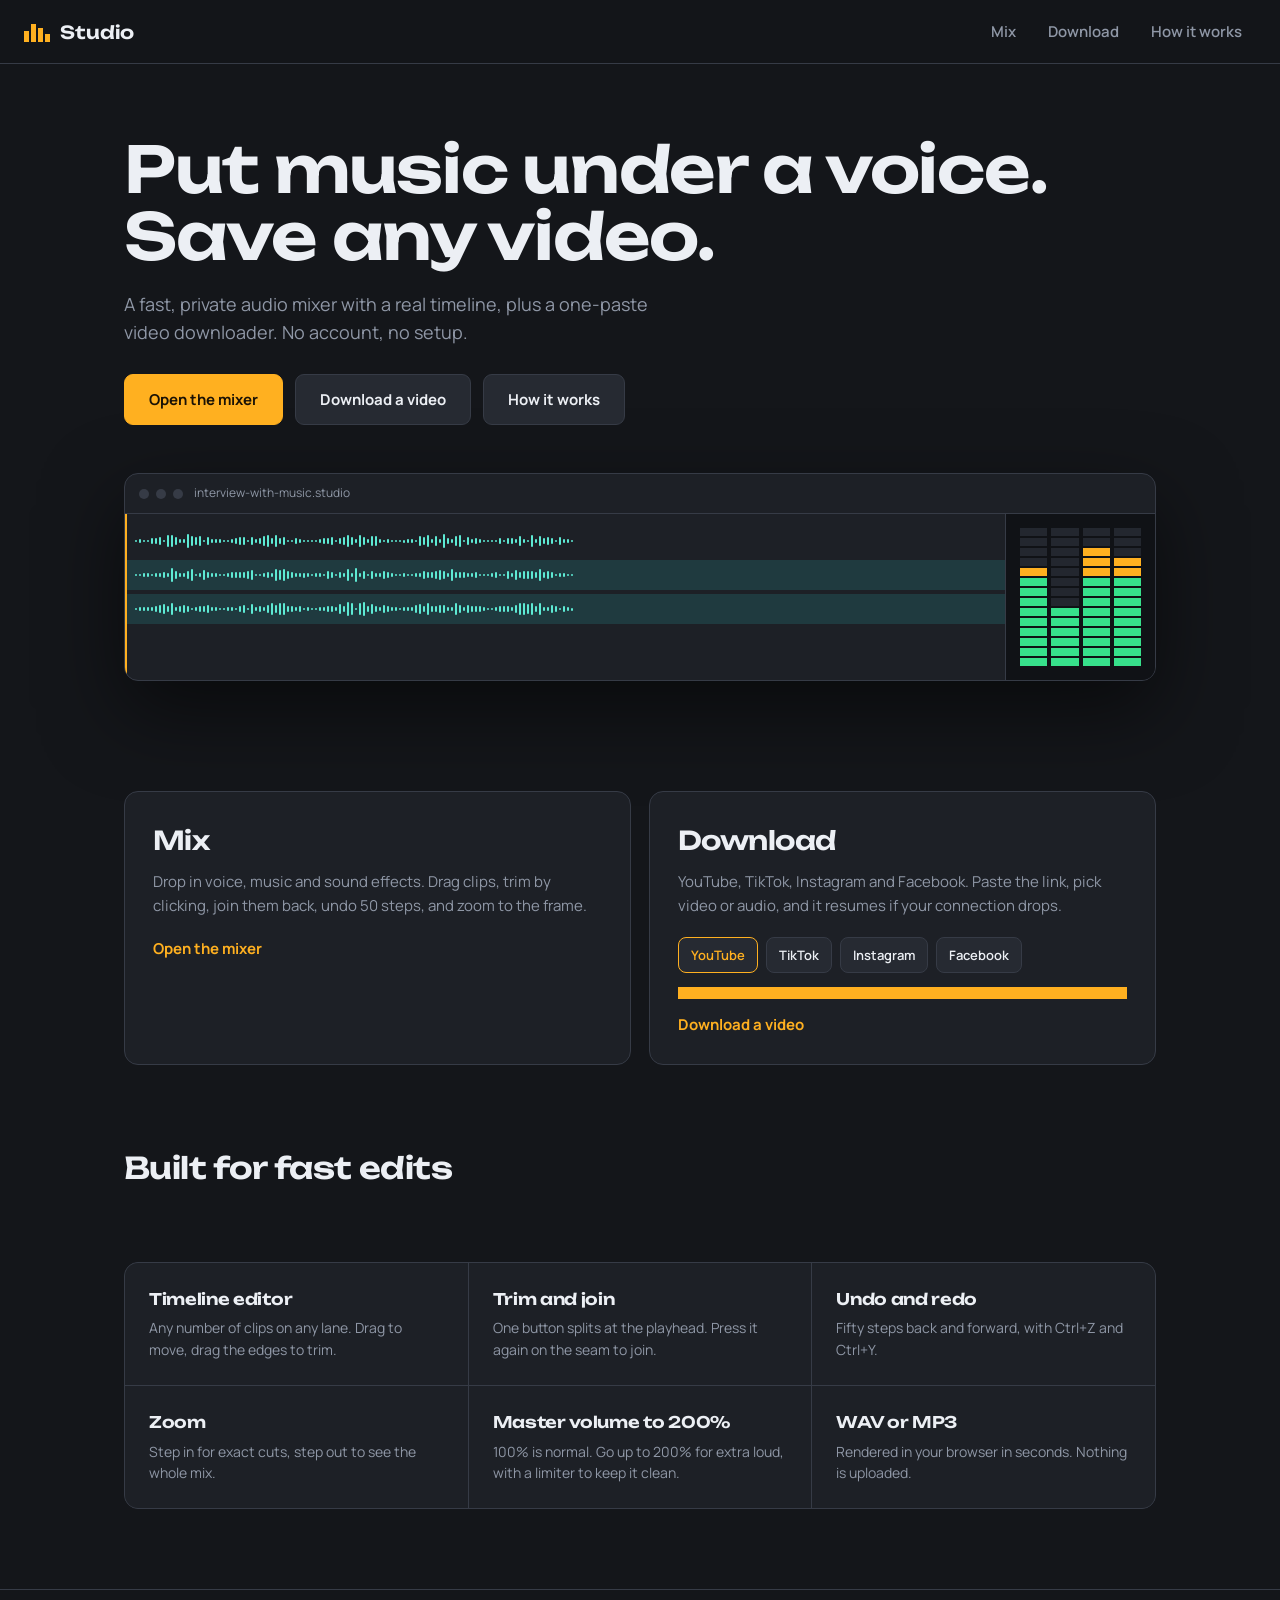
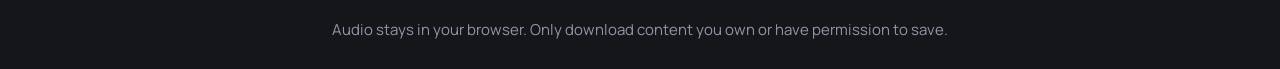
==== docs/index.html @ b12a2a71 "Initial publish — Studio mixer + static site for GitHub Pages" ====
<!doctype html><html lang="en"><head><meta charset="utf-8"><meta name="viewport" content="width=device-width,initial-scale=1"><title>Studio - mix audio, save video</title>
<meta name="base-path" content="">
<link href="https://fonts.googleapis.com/css2?family=Manrope:wght@400;600;700&family=Unbounded:wght@500;600&display=swap" rel="stylesheet"><link rel="stylesheet" href="style.css"></head><body>
<div id="top"></div><main class="wrap">
<section class="hero"><h1>Put music under a voice. Save any video.</h1><p>A fast, private audio mixer with a real timeline, plus a one-paste video downloader. No account, no setup.</p>
<div class="cta"><a class="btn amb" href="mix.html">Open the mixer</a><a class="btn" href="download.html">Download a video</a><a class="btn" href="how.html">How it works</a></div>
<div class="rack"><div class="bar"><b></b><b></b><b></b>&nbsp; interview-with-music.studio</div><div class="tl" id="tl"><div class="lane"></div><div class="lane c"></div><div class="lane c"></div><div class="ph"></div></div><div class="vu" id="vu"></div></div></section>
<section class="tiles"><a class="tile" href="mix.html"><h2>Mix</h2><p>Drop in voice, music and sound effects. Drag clips, trim by clicking, join them back, undo 50 steps, and zoom to the frame.</p><span class="go">Open the mixer</span></a>
<a class="tile" href="download.html"><h2>Download</h2><p>YouTube, TikTok, Instagram and Facebook. Paste the link, pick video or audio, and it resumes if your connection drops.</p><div class="chips"><span class="chip on">YouTube</span><span class="chip">TikTok</span><span class="chip">Instagram</span><span class="chip">Facebook</span></div><div class="prog"><div></div></div><span class="go">Download a video</span></a></section>
<h2 class="sec">Built for fast edits</h2>
<section class="feat"><div><h3>Timeline editor</h3><p>Any number of clips on any lane. Drag to move, drag the edges to trim.</p></div><div><h3>Trim and join</h3><p>One button splits at the playhead. Press it again on the seam to join.</p></div><div><h3>Undo and redo</h3><p>Fifty steps back and forward, with Ctrl+Z and Ctrl+Y.</p></div><div><h3>Zoom</h3><p>Step in for exact cuts, step out to see the whole mix.</p></div><div><h3>Master volume to 200%</h3><p>100% is normal. Go up to 200% for extra loud, with a limiter to keep it clean.</p></div><div><h3>WAV or MP3</h3><p>Rendered in your browser in seconds. Nothing is uploaded.</p></div></section>
</main><footer id="foot"></footer><script src="site.js"></script><script>
const vu=document.getElementById('vu');for(let c=0;c<4;c++){const d=document.createElement('div');for(let i=0;i<14;i++)d.append(document.createElement('u'));vu.append(d)}
setInterval(()=>vu.querySelectorAll('div').forEach(d=>{const n=3+Math.floor(Math.random()*11);[...d.children].forEach((u,i)=>u.className=i<n?(i>11?'r':i>8?'a':'g'):'')}),130);
document.querySelectorAll('.lane').forEach(l=>{for(let i=0;i<110;i++){const b=document.createElement('i');b.style.height=(2+Math.abs(Math.sin(i/7)*Math.random())*12)+'px';l.append(b)}});
</script></body></html>
---- docs/style.css ----
:root{--bg:#14161a;--p:#1d2026;--p2:#262a32;--ln:#363b46;--tx:#eceff4;--mu:#8f97a6;--amb:#ffb020;--red:#ff4d3d;--grn:#37e08b;--tl:#5eead4}
*{box-sizing:border-box}html{scroll-behavior:smooth}body{margin:0;background:var(--bg);color:var(--tx);font:15px/1.55 Manrope,system-ui,sans-serif}
h1,h2,h3{font-family:Unbounded,Manrope,sans-serif;margin:0;letter-spacing:-.02em;font-weight:600}a{color:inherit;text-decoration:none}
.top{position:sticky;top:0;z-index:9;display:flex;justify-content:space-between;align-items:center;gap:12px;flex-wrap:wrap;padding:12px 24px;background:#14161aee;backdrop-filter:blur(8px);border-bottom:1px solid var(--ln)}
.logo{display:flex;align-items:center;gap:10px;font:600 18px Unbounded,sans-serif}.top nav{display:flex;gap:4px}
.top nav a{padding:8px 14px;border-radius:8px;color:var(--mu);font-weight:600}.top nav a:hover{color:var(--tx);background:var(--p2)}.top nav a.on{color:var(--bg);background:var(--amb)}
.wrap{max-width:1080px;margin:0 auto;padding:0 24px}
.btn,button{font:700 14px Manrope,sans-serif;color:var(--tx);background:var(--p2);border:1px solid var(--ln);border-radius:9px;padding:9px 15px;cursor:pointer;transition:background .1s}
button:hover{background:#30353f}button:disabled{opacity:.35;cursor:not-allowed}.amb{background:var(--amb);color:#1a1205;border-color:var(--amb)}.amb:hover{background:#ffc04d}
.btn{display:inline-block}:focus-visible{outline:2px solid var(--tl);outline-offset:2px}
/* bars: real mixer-style fader — thin slits, tight gap, color bands */
.bars{display:flex;gap:1.5px;height:18px;cursor:ew-resize;touch-action:none;user-select:none;align-items:center}
.bars i{flex:1;height:100%;background:#252930;border-radius:1px;transition:background .04s}
.bars i.on{background:var(--amb)}
.bars i.on.hot{background:var(--red)}
footer{border-top:1px solid var(--ln);color:var(--mu);padding:28px 24px;text-align:center;margin-top:80px}
/* landing */
.hero{padding:72px 0 40px}.hero h1{font-size:clamp(34px,6vw,64px);line-height:1.05;max-width:16ch}.hero p{color:var(--mu);font-size:18px;max-width:52ch;margin:20px 0 28px}
.cta{display:flex;gap:12px;flex-wrap:wrap}.cta .btn{padding:14px 24px;font-size:15px}
.rack{margin-top:48px;display:grid;grid-template-columns:1fr 150px;gap:0;background:var(--p);border:1px solid var(--ln);border-radius:14px;overflow:hidden;box-shadow:0 30px 80px #0008}
.rack .bar{grid-column:1/3;display:flex;gap:7px;align-items:center;padding:10px 14px;border-bottom:1px solid var(--ln);color:var(--mu);font-size:12px}.bar b{width:10px;height:10px;border-radius:50%;background:var(--ln)}
.tl{position:relative;padding:8px 0;overflow:hidden}.lane{height:30px;margin:4px 0;display:flex;align-items:center;gap:2px;padding:0 10px}.lane.c{background:#1f3a3f}
.lane i{display:block;width:2px;background:var(--tl);flex:none;border-radius:1px}.ph{position:absolute;top:0;bottom:0;width:2px;background:var(--amb);animation:ph 9s linear infinite}@keyframes ph{from{left:0}to{left:100%}}
.vu{display:flex;gap:4px;padding:14px;border-left:1px solid var(--ln);align-items:flex-end;justify-content:center;background:#101216}.vu div{display:flex;flex-direction:column-reverse;gap:2px;flex:1;height:100%}
.vu u{height:8px;background:#23272f}.vu u.g{background:var(--grn)}.vu u.a{background:var(--amb)}.vu u.r{background:var(--red)}
.tiles{display:grid;grid-template-columns:1fr 1fr;gap:18px;margin-top:70px}@media(max-width:760px){.tiles,.feat{grid-template-columns:1fr!important}.rack{grid-template-columns:1fr}.vu{height:110px;border-left:0}}
.tile{display:block;background:var(--p);border:1px solid var(--ln);border-radius:14px;padding:28px;transition:border-color .15s,transform .15s}.tile:hover{border-color:var(--amb);transform:translateY(-3px)}
.tile h2{font-size:26px;margin-bottom:10px}.tile p{color:var(--mu);margin:0 0 20px}.tile .go{color:var(--amb);font-weight:700}
.prog{height:12px;background:#2e333d;margin:14px 0}.prog div{height:100%;background:var(--amb);animation:pg 6s steps(24) infinite}@keyframes pg{from{width:0}to{width:100%}}
.chips{display:flex;gap:8px;flex-wrap:wrap}.chip{padding:7px 12px;border:1px solid var(--ln);border-radius:8px;background:var(--p2);font-weight:600;font-size:13px;cursor:pointer;color:var(--tx)}.chip.on{border-color:var(--amb);color:var(--amb)}
.feat{display:grid;grid-template-columns:repeat(3,1fr);gap:1px;background:var(--ln);border:1px solid var(--ln);border-radius:14px;overflow:hidden;margin-top:70px}.feat div{background:var(--p);padding:24px}.feat h3{font-size:16px;margin-bottom:6px}.feat p{margin:0;color:var(--mu);font-size:14px}
h2.sec{font-size:30px;margin:80px 0 0}
/* mixer */
.studio{padding:18px 20px}.tools,.trans{display:flex;gap:10px;flex-wrap:wrap;align-items:center;margin-bottom:12px}.grp{display:flex;gap:6px;padding-right:10px;border-right:1px solid var(--ln)}.grp:last-child{border:0}
#zb{width:120px}#tc{font:600 20px Unbounded,monospace;min-width:130px}.master{margin-left:auto;display:flex;align-items:center;gap:10px}#mb{width:300px;height:22px}#ml{min-width:96px;font-weight:700}
#wrap{position:relative;overflow-x:auto;background:var(--bg);border:1px solid var(--ln);border-radius:12px}#cv{position:sticky;left:0;display:block}#sp{position:absolute;top:0;left:0;height:1px}
.opts{display:grid;grid-template-columns:repeat(3,1fr);gap:14px;margin-top:14px}@media(max-width:860px){.opts{grid-template-columns:1fr}#mb{width:160px}.master{margin-left:0}}
.opts>div{background:var(--p);border:1px solid var(--ln);border-radius:12px;padding:16px}.opts h3{font-size:14px;margin-bottom:10px}.opts label{display:flex;gap:8px;align-items:center;margin:8px 0}.opts small{color:var(--mu);display:block;margin-top:8px}
.opts .bars{width:100%;height:22px}
#toast{position:fixed;bottom:20px;left:50%;transform:translateX(-50%);background:var(--p2);border:1px solid var(--amb);padding:10px 18px;border-radius:9px;display:none;z-index:20}
.clip-menu{position:fixed;z-index:30;min-width:176px;padding:5px;background:var(--p);border:1px solid var(--ln);border-radius:9px;box-shadow:0 12px 32px #0009}
.clip-menu[hidden]{display:none}.clip-menu button{display:block;width:100%;padding:9px 10px;text-align:left;background:transparent;border:0;border-radius:6px;font:600 13px Manrope,sans-serif}
.clip-menu button:hover{background:var(--p2)}.clip-menu [data-action="delete"]{margin-top:4px;border-top:1px solid var(--ln);border-radius:0;color:#ff8f8f}
/* download / how */
.card{background:var(--p);border:1px solid var(--ln);border-radius:14px;padding:24px}.url{width:100%;padding:15px;border-radius:9px;border:1px solid var(--ln);background:var(--bg);color:var(--tx);font:inherit;margin-top:14px}
.pv{display:flex;gap:16px;margin-top:18px;align-items:center}.pv img{width:160px;aspect-ratio:16/9;object-fit:cover;background:var(--bg);border-radius:8px}.msg{color:var(--mu);margin-top:12px;min-height:22px}.err{color:#ff8f8f}
.row{display:flex;gap:10px;flex-wrap:wrap;align-items:center;margin-top:16px}.pbar{height:12px;background:#2e333d;margin-top:16px}.pbar div{height:100%;width:0;background:var(--amb)}
.steps{display:grid;gap:12px;counter-reset:s;margin-top:20px}.steps .card{padding-left:70px;position:relative}.steps .card::before{counter-increment:s;content:counter(s);position:absolute;left:20px;top:22px;width:34px;height:34px;display:grid;place-items:center;background:var(--amb);color:#1a1205;font:600 16px Unbounded}.steps h3{font-size:17px;margin-bottom:4px}.steps p{margin:0;color:var(--mu)}
.page h1{font-size:clamp(28px,4vw,42px);margin:48px 0 10px}.page .lead{color:var(--mu);max-width:56ch}
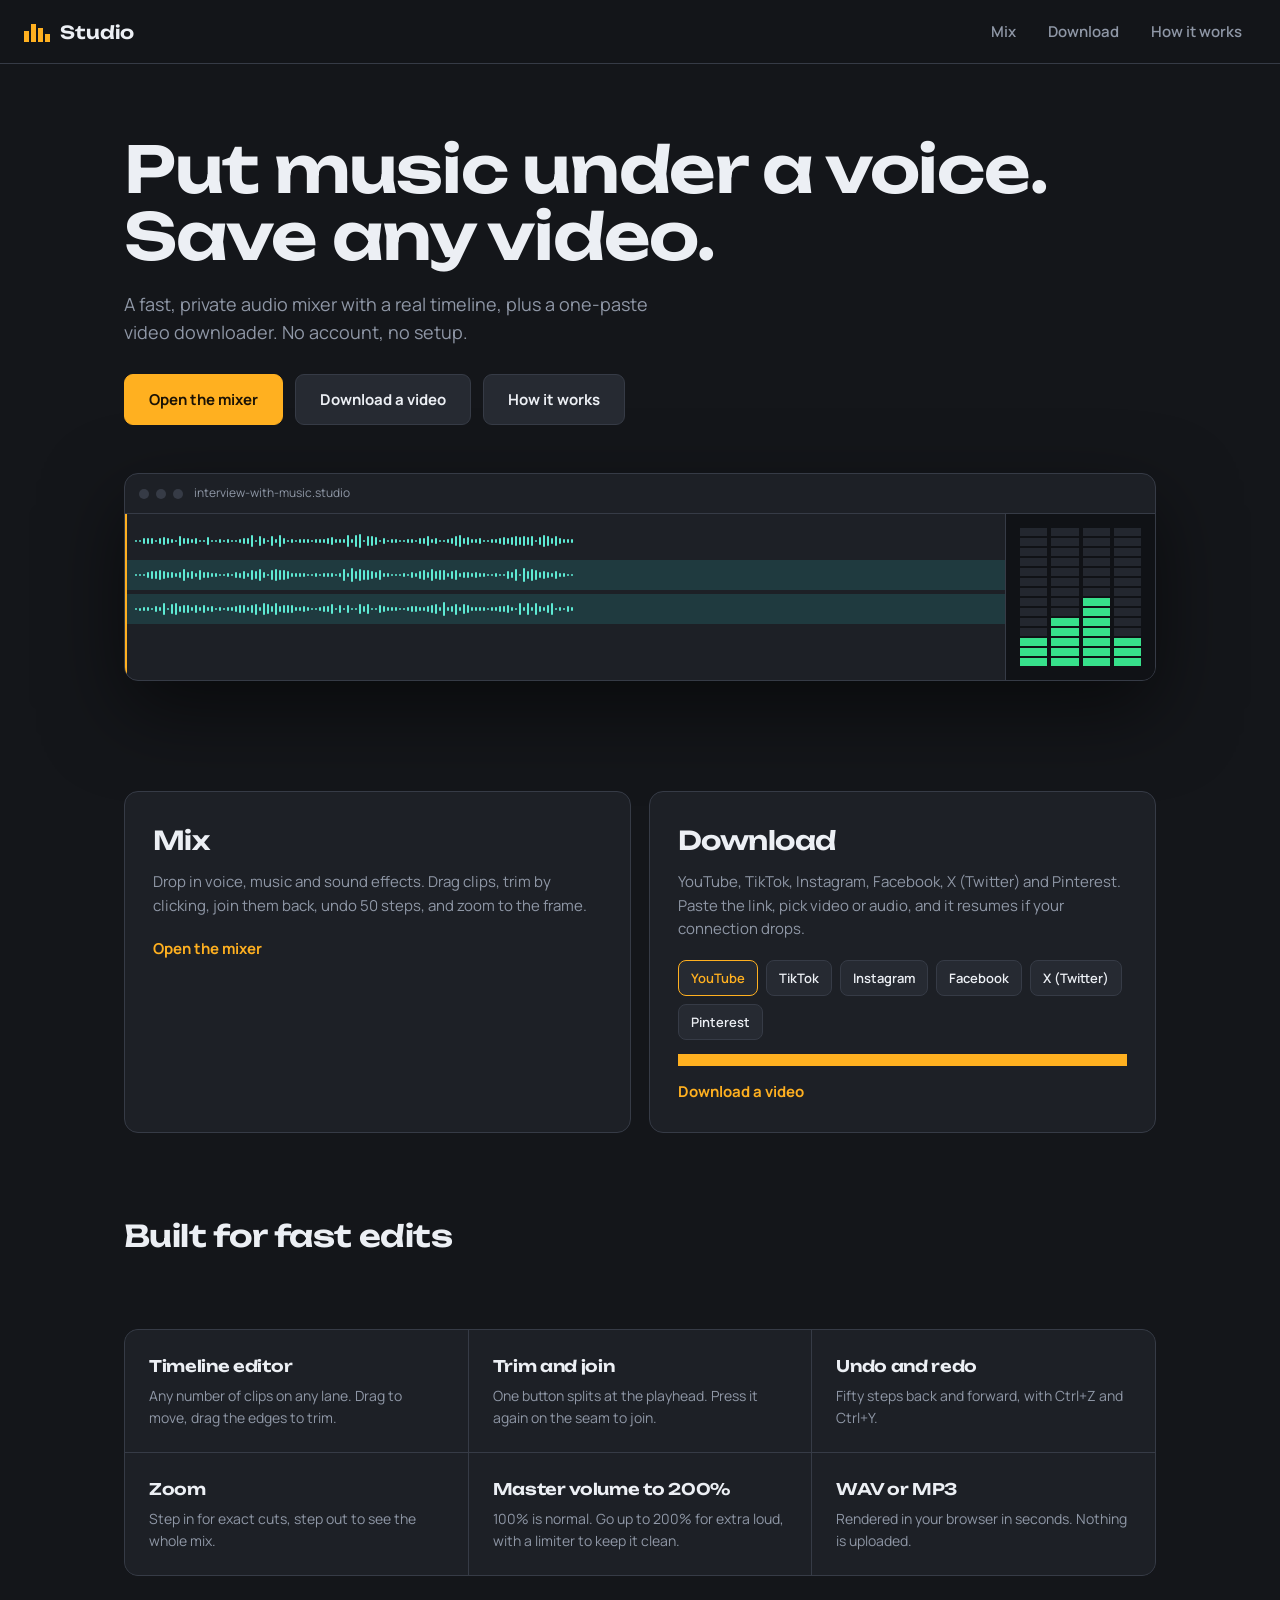
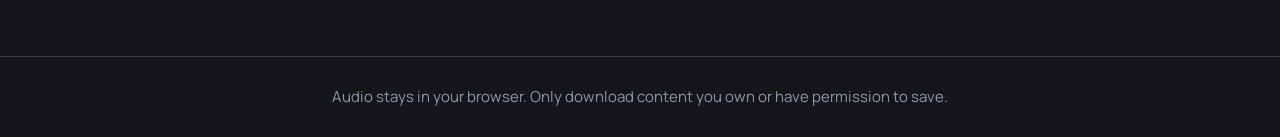
==== commit 9731f3c4: "I Made the project easly readable, and I added x.com and pinterest and etc.." ====
--- a/docs/index.html
+++ b/docs/index.html
@@ -1,16 +1,125 @@
-<!doctype html><html lang="en"><head><meta charset="utf-8"><meta name="viewport" content="width=device-width,initial-scale=1"><title>Studio - mix audio, save video</title>
-<meta name="base-path" content="">
-<link href="https://fonts.googleapis.com/css2?family=Manrope:wght@400;600;700&family=Unbounded:wght@500;600&display=swap" rel="stylesheet"><link rel="stylesheet" href="style.css"></head><body>
-<div id="top"></div><main class="wrap">
-<section class="hero"><h1>Put music under a voice. Save any video.</h1><p>A fast, private audio mixer with a real timeline, plus a one-paste video downloader. No account, no setup.</p>
-<div class="cta"><a class="btn amb" href="mix.html">Open the mixer</a><a class="btn" href="download.html">Download a video</a><a class="btn" href="how.html">How it works</a></div>
-<div class="rack"><div class="bar"><b></b><b></b><b></b>&nbsp; interview-with-music.studio</div><div class="tl" id="tl"><div class="lane"></div><div class="lane c"></div><div class="lane c"></div><div class="ph"></div></div><div class="vu" id="vu"></div></div></section>
-<section class="tiles"><a class="tile" href="mix.html"><h2>Mix</h2><p>Drop in voice, music and sound effects. Drag clips, trim by clicking, join them back, undo 50 steps, and zoom to the frame.</p><span class="go">Open the mixer</span></a>
-<a class="tile" href="download.html"><h2>Download</h2><p>YouTube, TikTok, Instagram and Facebook. Paste the link, pick video or audio, and it resumes if your connection drops.</p><div class="chips"><span class="chip on">YouTube</span><span class="chip">TikTok</span><span class="chip">Instagram</span><span class="chip">Facebook</span></div><div class="prog"><div></div></div><span class="go">Download a video</span></a></section>
-<h2 class="sec">Built for fast edits</h2>
-<section class="feat"><div><h3>Timeline editor</h3><p>Any number of clips on any lane. Drag to move, drag the edges to trim.</p></div><div><h3>Trim and join</h3><p>One button splits at the playhead. Press it again on the seam to join.</p></div><div><h3>Undo and redo</h3><p>Fifty steps back and forward, with Ctrl+Z and Ctrl+Y.</p></div><div><h3>Zoom</h3><p>Step in for exact cuts, step out to see the whole mix.</p></div><div><h3>Master volume to 200%</h3><p>100% is normal. Go up to 200% for extra loud, with a limiter to keep it clean.</p></div><div><h3>WAV or MP3</h3><p>Rendered in your browser in seconds. Nothing is uploaded.</p></div></section>
-</main><footer id="foot"></footer><script src="site.js"></script><script>
-const vu=document.getElementById('vu');for(let c=0;c<4;c++){const d=document.createElement('div');for(let i=0;i<14;i++)d.append(document.createElement('u'));vu.append(d)}
-setInterval(()=>vu.querySelectorAll('div').forEach(d=>{const n=3+Math.floor(Math.random()*11);[...d.children].forEach((u,i)=>u.className=i<n?(i>11?'r':i>8?'a':'g'):'')}),130);
-document.querySelectorAll('.lane').forEach(l=>{for(let i=0;i<110;i++){const b=document.createElement('i');b.style.height=(2+Math.abs(Math.sin(i/7)*Math.random())*12)+'px';l.append(b)}});
-</script></body></html>
+<!doctype html>
+<html lang="en">
+<head>
+  <meta charset="utf-8">
+  <meta name="viewport" content="width=device-width, initial-scale=1">
+  <title>Studio - mix audio, save video</title>
+
+  <!-- Used by site.js to build correct links on GitHub Pages -->
+  <meta name="base-path" content="">
+
+  <link href="https://fonts.googleapis.com/css2?family=Manrope:wght@400;600;700&family=Unbounded:wght@500;600&display=swap" rel="stylesheet">
+  <link rel="stylesheet" href="style.css">
+</head>
+<body>
+
+<!-- site.js replaces this div with the real nav header -->
+<div id="top"></div>
+
+<main class="wrap">
+
+  <!-- ── Hero section ─────────────────────────────────────────── -->
+  <section class="hero">
+    <h1>Put music under a voice. Save any video.</h1>
+    <p>A fast, private audio mixer with a real timeline, plus a one-paste video downloader. No account, no setup.</p>
+
+    <div class="cta">
+      <a class="btn amb" href="mix.html">Open the mixer</a>
+      <a class="btn"     href="download.html">Download a video</a>
+      <a class="btn"     href="how.html">How it works</a>
+    </div>
+
+    <!-- Animated mixer rack (pure CSS / JS decoration) -->
+    <div class="rack">
+      <div class="bar">
+        <b></b><b></b><b></b>&nbsp; interview-with-music.studio
+      </div>
+      <!-- Waveform lanes — bars injected by the inline script below -->
+      <div class="tl" id="tl">
+        <div class="lane"></div>
+        <div class="lane c"></div>
+        <div class="lane c"></div>
+        <div class="ph"></div>
+      </div>
+      <!-- VU meter — segments injected by the inline script below -->
+      <div class="vu" id="vu"></div>
+    </div>
+  </section>
+
+  <!-- ── Feature tiles ─────────────────────────────────────────── -->
+  <section class="tiles">
+
+    <a class="tile" href="mix.html">
+      <h2>Mix</h2>
+      <p>Drop in voice, music and sound effects. Drag clips, trim by clicking, join them back, undo 50 steps, and zoom to the frame.</p>
+      <span class="go">Open the mixer</span>
+    </a>
+
+    <a class="tile" href="download.html">
+      <h2>Download</h2>
+      <p>YouTube, TikTok, Instagram, Facebook, X (Twitter) and Pinterest. Paste the link, pick video or audio, and it resumes if your connection drops.</p>
+      <div class="chips">
+        <span class="chip on">YouTube</span>
+        <span class="chip">TikTok</span>
+        <span class="chip">Instagram</span>
+        <span class="chip">Facebook</span>
+        <span class="chip">X (Twitter)</span>
+        <span class="chip">Pinterest</span>
+      </div>
+      <div class="prog"><div></div></div>
+      <span class="go">Download a video</span>
+    </a>
+
+  </section>
+
+  <!-- ── Feature grid ──────────────────────────────────────────── -->
+  <h2 class="sec">Built for fast edits</h2>
+  <section class="feat">
+    <div><h3>Timeline editor</h3>   <p>Any number of clips on any lane. Drag to move, drag the edges to trim.</p></div>
+    <div><h3>Trim and join</h3>     <p>One button splits at the playhead. Press it again on the seam to join.</p></div>
+    <div><h3>Undo and redo</h3>     <p>Fifty steps back and forward, with Ctrl+Z and Ctrl+Y.</p></div>
+    <div><h3>Zoom</h3>              <p>Step in for exact cuts, step out to see the whole mix.</p></div>
+    <div><h3>Master volume to 200%</h3><p>100% is normal. Go up to 200% for extra loud, with a limiter to keep it clean.</p></div>
+    <div><h3>WAV or MP3</h3>        <p>Rendered in your browser in seconds. Nothing is uploaded.</p></div>
+  </section>
+
+</main>
+
+<footer id="foot"></footer>
+
+<script src="site.js"></script>
+<script>
+  // ── VU meter decoration ──────────────────────────────────────
+  // Build 4 columns of 14 LED segments each, then randomly animate them.
+  const vu = document.getElementById('vu');
+  for (let col = 0; col < 4; col++) {
+    const column = document.createElement('div');
+    for (let seg = 0; seg < 14; seg++) column.append(document.createElement('u'));
+    vu.append(column);
+  }
+
+  setInterval(() => {
+    vu.querySelectorAll('div').forEach(col => {
+      const filled = 3 + Math.floor(Math.random() * 11);
+      [...col.children].forEach((seg, i) => {
+        // Colour: green (g) → amber (a) → red (r) from bottom to top
+        seg.className = i < filled
+          ? (i > 11 ? 'r' : i > 8 ? 'a' : 'g')
+          : '';
+      });
+    });
+  }, 130);
+
+  // ── Waveform lane decoration ─────────────────────────────────
+  // Fill each lane with thin bars of varying heights to mimic a waveform.
+  document.querySelectorAll('.lane').forEach(lane => {
+    for (let i = 0; i < 110; i++) {
+      const bar = document.createElement('i');
+      bar.style.height = (2 + Math.abs(Math.sin(i / 7) * Math.random()) * 12) + 'px';
+      lane.append(bar);
+    }
+  });
+</script>
+
+</body>
+</html>
--- a/docs/style.css
+++ b/docs/style.css
@@ -1,49 +1,539 @@
-:root{--bg:#14161a;--p:#1d2026;--p2:#262a32;--ln:#363b46;--tx:#eceff4;--mu:#8f97a6;--amb:#ffb020;--red:#ff4d3d;--grn:#37e08b;--tl:#5eead4}
-*{box-sizing:border-box}html{scroll-behavior:smooth}body{margin:0;background:var(--bg);color:var(--tx);font:15px/1.55 Manrope,system-ui,sans-serif}
-h1,h2,h3{font-family:Unbounded,Manrope,sans-serif;margin:0;letter-spacing:-.02em;font-weight:600}a{color:inherit;text-decoration:none}
-.top{position:sticky;top:0;z-index:9;display:flex;justify-content:space-between;align-items:center;gap:12px;flex-wrap:wrap;padding:12px 24px;background:#14161aee;backdrop-filter:blur(8px);border-bottom:1px solid var(--ln)}
-.logo{display:flex;align-items:center;gap:10px;font:600 18px Unbounded,sans-serif}.top nav{display:flex;gap:4px}
-.top nav a{padding:8px 14px;border-radius:8px;color:var(--mu);font-weight:600}.top nav a:hover{color:var(--tx);background:var(--p2)}.top nav a.on{color:var(--bg);background:var(--amb)}
-.wrap{max-width:1080px;margin:0 auto;padding:0 24px}
-.btn,button{font:700 14px Manrope,sans-serif;color:var(--tx);background:var(--p2);border:1px solid var(--ln);border-radius:9px;padding:9px 15px;cursor:pointer;transition:background .1s}
-button:hover{background:#30353f}button:disabled{opacity:.35;cursor:not-allowed}.amb{background:var(--amb);color:#1a1205;border-color:var(--amb)}.amb:hover{background:#ffc04d}
-.btn{display:inline-block}:focus-visible{outline:2px solid var(--tl);outline-offset:2px}
-/* bars: real mixer-style fader — thin slits, tight gap, color bands */
-.bars{display:flex;gap:1.5px;height:18px;cursor:ew-resize;touch-action:none;user-select:none;align-items:center}
-.bars i{flex:1;height:100%;background:#252930;border-radius:1px;transition:background .04s}
-.bars i.on{background:var(--amb)}
-.bars i.on.hot{background:var(--red)}
-footer{border-top:1px solid var(--ln);color:var(--mu);padding:28px 24px;text-align:center;margin-top:80px}
-/* landing */
-.hero{padding:72px 0 40px}.hero h1{font-size:clamp(34px,6vw,64px);line-height:1.05;max-width:16ch}.hero p{color:var(--mu);font-size:18px;max-width:52ch;margin:20px 0 28px}
-.cta{display:flex;gap:12px;flex-wrap:wrap}.cta .btn{padding:14px 24px;font-size:15px}
-.rack{margin-top:48px;display:grid;grid-template-columns:1fr 150px;gap:0;background:var(--p);border:1px solid var(--ln);border-radius:14px;overflow:hidden;box-shadow:0 30px 80px #0008}
-.rack .bar{grid-column:1/3;display:flex;gap:7px;align-items:center;padding:10px 14px;border-bottom:1px solid var(--ln);color:var(--mu);font-size:12px}.bar b{width:10px;height:10px;border-radius:50%;background:var(--ln)}
-.tl{position:relative;padding:8px 0;overflow:hidden}.lane{height:30px;margin:4px 0;display:flex;align-items:center;gap:2px;padding:0 10px}.lane.c{background:#1f3a3f}
-.lane i{display:block;width:2px;background:var(--tl);flex:none;border-radius:1px}.ph{position:absolute;top:0;bottom:0;width:2px;background:var(--amb);animation:ph 9s linear infinite}@keyframes ph{from{left:0}to{left:100%}}
-.vu{display:flex;gap:4px;padding:14px;border-left:1px solid var(--ln);align-items:flex-end;justify-content:center;background:#101216}.vu div{display:flex;flex-direction:column-reverse;gap:2px;flex:1;height:100%}
-.vu u{height:8px;background:#23272f}.vu u.g{background:var(--grn)}.vu u.a{background:var(--amb)}.vu u.r{background:var(--red)}
-.tiles{display:grid;grid-template-columns:1fr 1fr;gap:18px;margin-top:70px}@media(max-width:760px){.tiles,.feat{grid-template-columns:1fr!important}.rack{grid-template-columns:1fr}.vu{height:110px;border-left:0}}
-.tile{display:block;background:var(--p);border:1px solid var(--ln);border-radius:14px;padding:28px;transition:border-color .15s,transform .15s}.tile:hover{border-color:var(--amb);transform:translateY(-3px)}
-.tile h2{font-size:26px;margin-bottom:10px}.tile p{color:var(--mu);margin:0 0 20px}.tile .go{color:var(--amb);font-weight:700}
-.prog{height:12px;background:#2e333d;margin:14px 0}.prog div{height:100%;background:var(--amb);animation:pg 6s steps(24) infinite}@keyframes pg{from{width:0}to{width:100%}}
-.chips{display:flex;gap:8px;flex-wrap:wrap}.chip{padding:7px 12px;border:1px solid var(--ln);border-radius:8px;background:var(--p2);font-weight:600;font-size:13px;cursor:pointer;color:var(--tx)}.chip.on{border-color:var(--amb);color:var(--amb)}
-.feat{display:grid;grid-template-columns:repeat(3,1fr);gap:1px;background:var(--ln);border:1px solid var(--ln);border-radius:14px;overflow:hidden;margin-top:70px}.feat div{background:var(--p);padding:24px}.feat h3{font-size:16px;margin-bottom:6px}.feat p{margin:0;color:var(--mu);font-size:14px}
-h2.sec{font-size:30px;margin:80px 0 0}
-/* mixer */
-.studio{padding:18px 20px}.tools,.trans{display:flex;gap:10px;flex-wrap:wrap;align-items:center;margin-bottom:12px}.grp{display:flex;gap:6px;padding-right:10px;border-right:1px solid var(--ln)}.grp:last-child{border:0}
-#zb{width:120px}#tc{font:600 20px Unbounded,monospace;min-width:130px}.master{margin-left:auto;display:flex;align-items:center;gap:10px}#mb{width:300px;height:22px}#ml{min-width:96px;font-weight:700}
-#wrap{position:relative;overflow-x:auto;background:var(--bg);border:1px solid var(--ln);border-radius:12px}#cv{position:sticky;left:0;display:block}#sp{position:absolute;top:0;left:0;height:1px}
-.opts{display:grid;grid-template-columns:repeat(3,1fr);gap:14px;margin-top:14px}@media(max-width:860px){.opts{grid-template-columns:1fr}#mb{width:160px}.master{margin-left:0}}
-.opts>div{background:var(--p);border:1px solid var(--ln);border-radius:12px;padding:16px}.opts h3{font-size:14px;margin-bottom:10px}.opts label{display:flex;gap:8px;align-items:center;margin:8px 0}.opts small{color:var(--mu);display:block;margin-top:8px}
-.opts .bars{width:100%;height:22px}
-#toast{position:fixed;bottom:20px;left:50%;transform:translateX(-50%);background:var(--p2);border:1px solid var(--amb);padding:10px 18px;border-radius:9px;display:none;z-index:20}
-.clip-menu{position:fixed;z-index:30;min-width:176px;padding:5px;background:var(--p);border:1px solid var(--ln);border-radius:9px;box-shadow:0 12px 32px #0009}
-.clip-menu[hidden]{display:none}.clip-menu button{display:block;width:100%;padding:9px 10px;text-align:left;background:transparent;border:0;border-radius:6px;font:600 13px Manrope,sans-serif}
-.clip-menu button:hover{background:var(--p2)}.clip-menu [data-action="delete"]{margin-top:4px;border-top:1px solid var(--ln);border-radius:0;color:#ff8f8f}
-/* download / how */
-.card{background:var(--p);border:1px solid var(--ln);border-radius:14px;padding:24px}.url{width:100%;padding:15px;border-radius:9px;border:1px solid var(--ln);background:var(--bg);color:var(--tx);font:inherit;margin-top:14px}
-.pv{display:flex;gap:16px;margin-top:18px;align-items:center}.pv img{width:160px;aspect-ratio:16/9;object-fit:cover;background:var(--bg);border-radius:8px}.msg{color:var(--mu);margin-top:12px;min-height:22px}.err{color:#ff8f8f}
-.row{display:flex;gap:10px;flex-wrap:wrap;align-items:center;margin-top:16px}.pbar{height:12px;background:#2e333d;margin-top:16px}.pbar div{height:100%;width:0;background:var(--amb)}
-.steps{display:grid;gap:12px;counter-reset:s;margin-top:20px}.steps .card{padding-left:70px;position:relative}.steps .card::before{counter-increment:s;content:counter(s);position:absolute;left:20px;top:22px;width:34px;height:34px;display:grid;place-items:center;background:var(--amb);color:#1a1205;font:600 16px Unbounded}.steps h3{font-size:17px;margin-bottom:4px}.steps p{margin:0;color:var(--mu)}
-.page h1{font-size:clamp(28px,4vw,42px);margin:48px 0 10px}.page .lead{color:var(--mu);max-width:56ch}
+/* ============================================================
+   Studio — global styles
+   Colour palette is defined as CSS custom properties so any
+   contributor can retheme the app by changing this one block.
+   ============================================================ */
+
+:root {
+  --bg:  #14161a;   /* page background */
+  --p:   #1d2026;   /* card / panel background */
+  --p2:  #262a32;   /* slightly lighter panel (buttons, inputs) */
+  --ln:  #363b46;   /* border / divider colour */
+  --tx:  #eceff4;   /* primary text */
+  --mu:  #8f97a6;   /* muted / secondary text */
+  --amb: #ffb020;   /* accent — amber */
+  --red: #ff4d3d;   /* error / danger */
+  --grn: #37e08b;   /* VU green */
+  --tl:  #5eead4;   /* teal highlight */
+}
+
+/* ── Reset ─────────────────────────────────────────────────── */
+* { box-sizing: border-box; }
+html { scroll-behavior: smooth; }
+body {
+  margin: 0;
+  background: var(--bg);
+  color: var(--tx);
+  font: 15px / 1.55 Manrope, system-ui, sans-serif;
+}
+
+h1, h2, h3 {
+  font-family: Unbounded, Manrope, sans-serif;
+  margin: 0;
+  letter-spacing: -0.02em;
+  font-weight: 600;
+}
+
+a { color: inherit; text-decoration: none; }
+
+/* ── Top navigation bar ─────────────────────────────────────── */
+.top {
+  position: sticky;
+  top: 0;
+  z-index: 9;
+  display: flex;
+  justify-content: space-between;
+  align-items: center;
+  gap: 12px;
+  flex-wrap: wrap;
+  padding: 12px 24px;
+  background: #14161aee;
+  backdrop-filter: blur(8px);
+  border-bottom: 1px solid var(--ln);
+}
+
+.logo {
+  display: flex;
+  align-items: center;
+  gap: 10px;
+  font: 600 18px Unbounded, sans-serif;
+}
+
+.top nav { display: flex; gap: 4px; }
+
+.top nav a {
+  padding: 8px 14px;
+  border-radius: 8px;
+  color: var(--mu);
+  font-weight: 600;
+}
+
+.top nav a:hover { color: var(--tx); background: var(--p2); }
+.top nav a.on    { color: var(--bg); background: var(--amb); }
+
+/* ── Centred page wrapper ───────────────────────────────────── */
+.wrap {
+  max-width: 1080px;
+  margin: 0 auto;
+  padding: 0 24px;
+}
+
+/* ── Buttons ────────────────────────────────────────────────── */
+.btn,
+button {
+  font: 700 14px Manrope, sans-serif;
+  color: var(--tx);
+  background: var(--p2);
+  border: 1px solid var(--ln);
+  border-radius: 9px;
+  padding: 9px 15px;
+  cursor: pointer;
+  transition: background 0.1s;
+}
+
+button:hover    { background: #30353f; }
+button:disabled { opacity: 0.35; cursor: not-allowed; }
+
+/* Accent (amber) variant */
+.amb             { background: var(--amb); color: #1a1205; border-color: var(--amb); }
+.amb:hover       { background: #ffc04d; }
+
+.btn { display: inline-block; }
+
+/* Focus ring — keeps the app keyboard-accessible */
+:focus-visible { outline: 2px solid var(--tl); outline-offset: 2px; }
+
+/* ── Bars — mixer-style stepped fader control ───────────────── */
+/* Used for zoom, clip volume and music depth.
+   Each <i> is one "slit". Filled slits turn amber; red = above threshold. */
+.bars {
+  display: flex;
+  gap: 1.5px;
+  height: 18px;
+  cursor: ew-resize;
+  touch-action: none;
+  user-select: none;
+  align-items: center;
+}
+
+.bars i {
+  flex: 1;
+  height: 100%;
+  background: #252930;
+  border-radius: 1px;
+  transition: background 0.04s;
+}
+
+.bars i.on      { background: var(--amb); }
+.bars i.on.hot  { background: var(--red); }  /* above the "safe" threshold */
+
+/* ── Footer ─────────────────────────────────────────────────── */
+footer {
+  border-top: 1px solid var(--ln);
+  color: var(--mu);
+  padding: 28px 24px;
+  text-align: center;
+  margin-top: 80px;
+}
+
+/* ================================================================
+   LANDING PAGE (index.html)
+   ================================================================ */
+
+/* Hero section */
+.hero { padding: 72px 0 40px; }
+.hero h1 {
+  font-size: clamp(34px, 6vw, 64px);
+  line-height: 1.05;
+  max-width: 16ch;
+}
+.hero p {
+  color: var(--mu);
+  font-size: 18px;
+  max-width: 52ch;
+  margin: 20px 0 28px;
+}
+
+/* CTA button row */
+.cta { display: flex; gap: 12px; flex-wrap: wrap; }
+.cta .btn { padding: 14px 24px; font-size: 15px; }
+
+/* Animated mixer rack decoration */
+.rack {
+  margin-top: 48px;
+  display: grid;
+  grid-template-columns: 1fr 150px;
+  background: var(--p);
+  border: 1px solid var(--ln);
+  border-radius: 14px;
+  overflow: hidden;
+  box-shadow: 0 30px 80px #0008;
+}
+
+.rack .bar {
+  grid-column: 1 / 3;
+  display: flex;
+  gap: 7px;
+  align-items: center;
+  padding: 10px 14px;
+  border-bottom: 1px solid var(--ln);
+  color: var(--mu);
+  font-size: 12px;
+}
+
+.bar b {
+  width: 10px;
+  height: 10px;
+  border-radius: 50%;
+  background: var(--ln);
+}
+
+/* Fake waveform lanes */
+.tl { position: relative; padding: 8px 0; overflow: hidden; }
+.lane {
+  height: 30px;
+  margin: 4px 0;
+  display: flex;
+  align-items: center;
+  gap: 2px;
+  padding: 0 10px;
+}
+.lane.c { background: #1f3a3f; }
+.lane i  { display: block; width: 2px; background: var(--tl); flex: none; border-radius: 1px; }
+
+/* Animated playhead line */
+.ph {
+  position: absolute;
+  top: 0; bottom: 0;
+  width: 2px;
+  background: var(--amb);
+  animation: ph 9s linear infinite;
+}
+@keyframes ph { from { left: 0; } to { left: 100%; } }
+
+/* VU meter */
+.vu {
+  display: flex;
+  gap: 4px;
+  padding: 14px;
+  border-left: 1px solid var(--ln);
+  align-items: flex-end;
+  justify-content: center;
+  background: #101216;
+}
+.vu div { display: flex; flex-direction: column-reverse; gap: 2px; flex: 1; height: 100%; }
+.vu u   { height: 8px; background: #23272f; }
+.vu u.g { background: var(--grn); }
+.vu u.a { background: var(--amb); }
+.vu u.r { background: var(--red); }
+
+/* Feature tiles grid */
+.tiles {
+  display: grid;
+  grid-template-columns: 1fr 1fr;
+  gap: 18px;
+  margin-top: 70px;
+}
+
+.tile {
+  display: block;
+  background: var(--p);
+  border: 1px solid var(--ln);
+  border-radius: 14px;
+  padding: 28px;
+  transition: border-color 0.15s, transform 0.15s;
+}
+.tile:hover { border-color: var(--amb); transform: translateY(-3px); }
+.tile h2  { font-size: 26px; margin-bottom: 10px; }
+.tile p   { color: var(--mu); margin: 0 0 20px; }
+.tile .go { color: var(--amb); font-weight: 700; }
+
+/* Animated download progress bar (decoration only) */
+.prog { height: 12px; background: #2e333d; margin: 14px 0; }
+.prog div {
+  height: 100%;
+  background: var(--amb);
+  animation: pg 6s steps(24) infinite;
+}
+@keyframes pg { from { width: 0; } to { width: 100%; } }
+
+/* Platform chips */
+.chips { display: flex; gap: 8px; flex-wrap: wrap; }
+.chip {
+  padding: 7px 12px;
+  border: 1px solid var(--ln);
+  border-radius: 8px;
+  background: var(--p2);
+  font-weight: 600;
+  font-size: 13px;
+  cursor: pointer;
+  color: var(--tx);
+}
+.chip.on { border-color: var(--amb); color: var(--amb); }
+
+/* Feature grid below the fold */
+.feat {
+  display: grid;
+  grid-template-columns: repeat(3, 1fr);
+  gap: 1px;
+  background: var(--ln);
+  border: 1px solid var(--ln);
+  border-radius: 14px;
+  overflow: hidden;
+  margin-top: 70px;
+}
+.feat div  { background: var(--p); padding: 24px; }
+.feat h3   { font-size: 16px; margin-bottom: 6px; }
+.feat p    { margin: 0; color: var(--mu); font-size: 14px; }
+
+h2.sec { font-size: 30px; margin: 80px 0 0; }
+
+/* ── Responsive breakpoints ─────────────────────────────────── */
+@media (max-width: 760px) {
+  .tiles,
+  .feat { grid-template-columns: 1fr !important; }
+  .rack { grid-template-columns: 1fr; }
+  .vu   { height: 110px; border-left: 0; }
+}
+
+/* ================================================================
+   MIXER (mix.html / mix.js)
+   ================================================================ */
+
+.studio { padding: 18px 20px; }
+
+/* Toolbar rows */
+.tools,
+.trans {
+  display: flex;
+  gap: 10px;
+  flex-wrap: wrap;
+  align-items: center;
+  margin-bottom: 12px;
+}
+
+/* Button groups separated by a thin divider */
+.grp { display: flex; gap: 6px; padding-right: 10px; border-right: 1px solid var(--ln); }
+.grp:last-child { border: 0; }
+
+/* Zoom bar and time counter */
+#zb  { width: 120px; }
+#tc  { font: 600 20px Unbounded, monospace; min-width: 130px; }
+
+/* Timeline canvas container */
+#wrap {
+  position: relative;
+  overflow-x: auto;
+  background: var(--bg);
+  border: 1px solid var(--ln);
+  border-radius: 12px;
+}
+#cv { position: sticky; left: 0; display: block; }
+#sp { position: absolute; top: 0; left: 0; height: 1px; } /* scroll width sentinel */
+
+/* Panel below the timeline (clip options / export) */
+.opts {
+  display: grid;
+  grid-template-columns: repeat(3, 1fr);
+  gap: 14px;
+  margin-top: 14px;
+}
+.opts > div {
+  background: var(--p);
+  border: 1px solid var(--ln);
+  border-radius: 12px;
+  padding: 16px;
+}
+.opts h3     { font-size: 14px; margin-bottom: 10px; }
+.opts label  { display: flex; gap: 8px; align-items: center; margin: 8px 0; }
+.opts small  { color: var(--mu); display: block; margin-top: 8px; }
+.opts .bars  { width: 100%; height: 22px; }
+
+@media (max-width: 860px) {
+  .opts  { grid-template-columns: 1fr; }
+  .master { margin-left: 0; }
+}
+
+/* Toast notification */
+#toast {
+  position: fixed;
+  bottom: 20px;
+  left: 50%;
+  transform: translateX(-50%);
+  background: var(--p2);
+  border: 1px solid var(--amb);
+  padding: 10px 18px;
+  border-radius: 9px;
+  display: none;
+  z-index: 20;
+}
+
+/* ── All Volume dialog ──────────────────────────────────────── */
+.volume-dialog {
+  width: min(480px, calc(100vw - 28px));
+  max-height: min(78vh, 720px);
+  padding: 0;
+  background: var(--p);
+  color: var(--tx);
+  border: 1px solid var(--ln);
+  border-radius: 12px;
+  box-shadow: 0 24px 72px #000b;
+  overflow: hidden;
+}
+.volume-dialog::backdrop { background: #0009; backdrop-filter: blur(2px); }
+
+.volume-head {
+  display: flex;
+  align-items: center;
+  justify-content: space-between;
+  padding: 16px 18px;
+  border-bottom: 1px solid var(--ln);
+}
+.volume-head h2     { font-size: 17px; }
+.volume-head button { width: 36px; height: 36px; padding: 0; font-size: 22px; line-height: 1; }
+
+.volume-row {
+  padding: 14px 18px;
+  border-bottom: 1px solid var(--ln);
+}
+.volume-row-head {
+  display: flex;
+  align-items: center;
+  justify-content: space-between;
+  gap: 14px;
+  margin-bottom: 9px;
+}
+.volume-row-head strong { font-size: 14px; }
+.volume-row-head output {
+  font-variant-numeric: tabular-nums;
+  color: var(--mu);
+  font-size: 13px;
+}
+
+.volume-identity { display: flex; min-width: 0; flex-direction: column; }
+.volume-identity small {
+  max-width: 340px;
+  overflow: hidden;
+  text-overflow: ellipsis;
+  white-space: nowrap;
+  color: var(--mu);
+  font-size: 12px;
+}
+
+.volume-row input[type="range"] {
+  display: block;
+  width: 100%;
+  height: 24px;
+  margin: 0;
+  accent-color: var(--clip-color, var(--amb)); /* clip-color set inline per row */
+  cursor: pointer;
+}
+
+#volume-list { max-height: 55vh; overflow-y: auto; }
+.master-volume-row { border-bottom: 2px solid var(--ln); }
+
+/* ── Right-click context menu ───────────────────────────────── */
+.clip-menu {
+  position: fixed;
+  z-index: 30;
+  min-width: 176px;
+  padding: 5px;
+  background: var(--p);
+  border: 1px solid var(--ln);
+  border-radius: 9px;
+  box-shadow: 0 12px 32px #0009;
+}
+.clip-menu[hidden] { display: none; }
+.clip-menu button {
+  display: block;
+  width: 100%;
+  padding: 9px 10px;
+  text-align: left;
+  background: transparent;
+  border: 0;
+  border-radius: 6px;
+  font: 600 13px Manrope, sans-serif;
+}
+.clip-menu button:hover { background: var(--p2); }
+/* Delete is visually separated and coloured red */
+.clip-menu [data-action="delete"] {
+  margin-top: 4px;
+  border-top: 1px solid var(--ln);
+  border-radius: 0;
+  color: #ff8f8f;
+}
+
+/* ================================================================
+   DOWNLOAD & HOW-IT-WORKS pages
+   ================================================================ */
+
+/* Generic info card */
+.card {
+  background: var(--p);
+  border: 1px solid var(--ln);
+  border-radius: 14px;
+  padding: 24px;
+}
+
+/* URL text input */
+.url {
+  width: 100%;
+  padding: 15px;
+  border-radius: 9px;
+  border: 1px solid var(--ln);
+  background: var(--bg);
+  color: var(--tx);
+  font: inherit;
+  margin-top: 14px;
+}
+
+/* Video preview row (thumbnail + metadata) */
+.pv { display: flex; gap: 16px; margin-top: 18px; align-items: center; }
+.pv img {
+  width: 160px;
+  aspect-ratio: 16 / 9;
+  object-fit: cover;
+  background: var(--bg);
+  border-radius: 8px;
+}
+
+.msg { color: var(--mu); margin-top: 12px; min-height: 22px; }
+.err { color: #ff8f8f; }
+
+.row { display: flex; gap: 10px; flex-wrap: wrap; align-items: center; margin-top: 16px; }
+
+/* Download progress bar */
+.pbar { height: 12px; background: #2e333d; margin-top: 16px; }
+.pbar div { height: 100%; width: 0; background: var(--amb); }
+
+/* Numbered steps (how.html) */
+.steps {
+  display: grid;
+  gap: 12px;
+  counter-reset: s;
+  margin-top: 20px;
+}
+.steps .card {
+  padding-left: 70px;
+  position: relative;
+}
+.steps .card::before {
+  counter-increment: s;
+  content: counter(s);
+  position: absolute;
+  left: 20px;
+  top: 22px;
+  width: 34px;
+  height: 34px;
+  display: grid;
+  place-items: center;
+  background: var(--amb);
+  color: #1a1205;
+  font: 600 16px Unbounded;
+}
+.steps h3 { font-size: 17px; margin-bottom: 4px; }
+.steps p  { margin: 0; color: var(--mu); }
+
+/* Inner page header */
+.page h1   { font-size: clamp(28px, 4vw, 42px); margin: 48px 0 10px; }
+.page .lead { color: var(--mu); max-width: 56ch; }
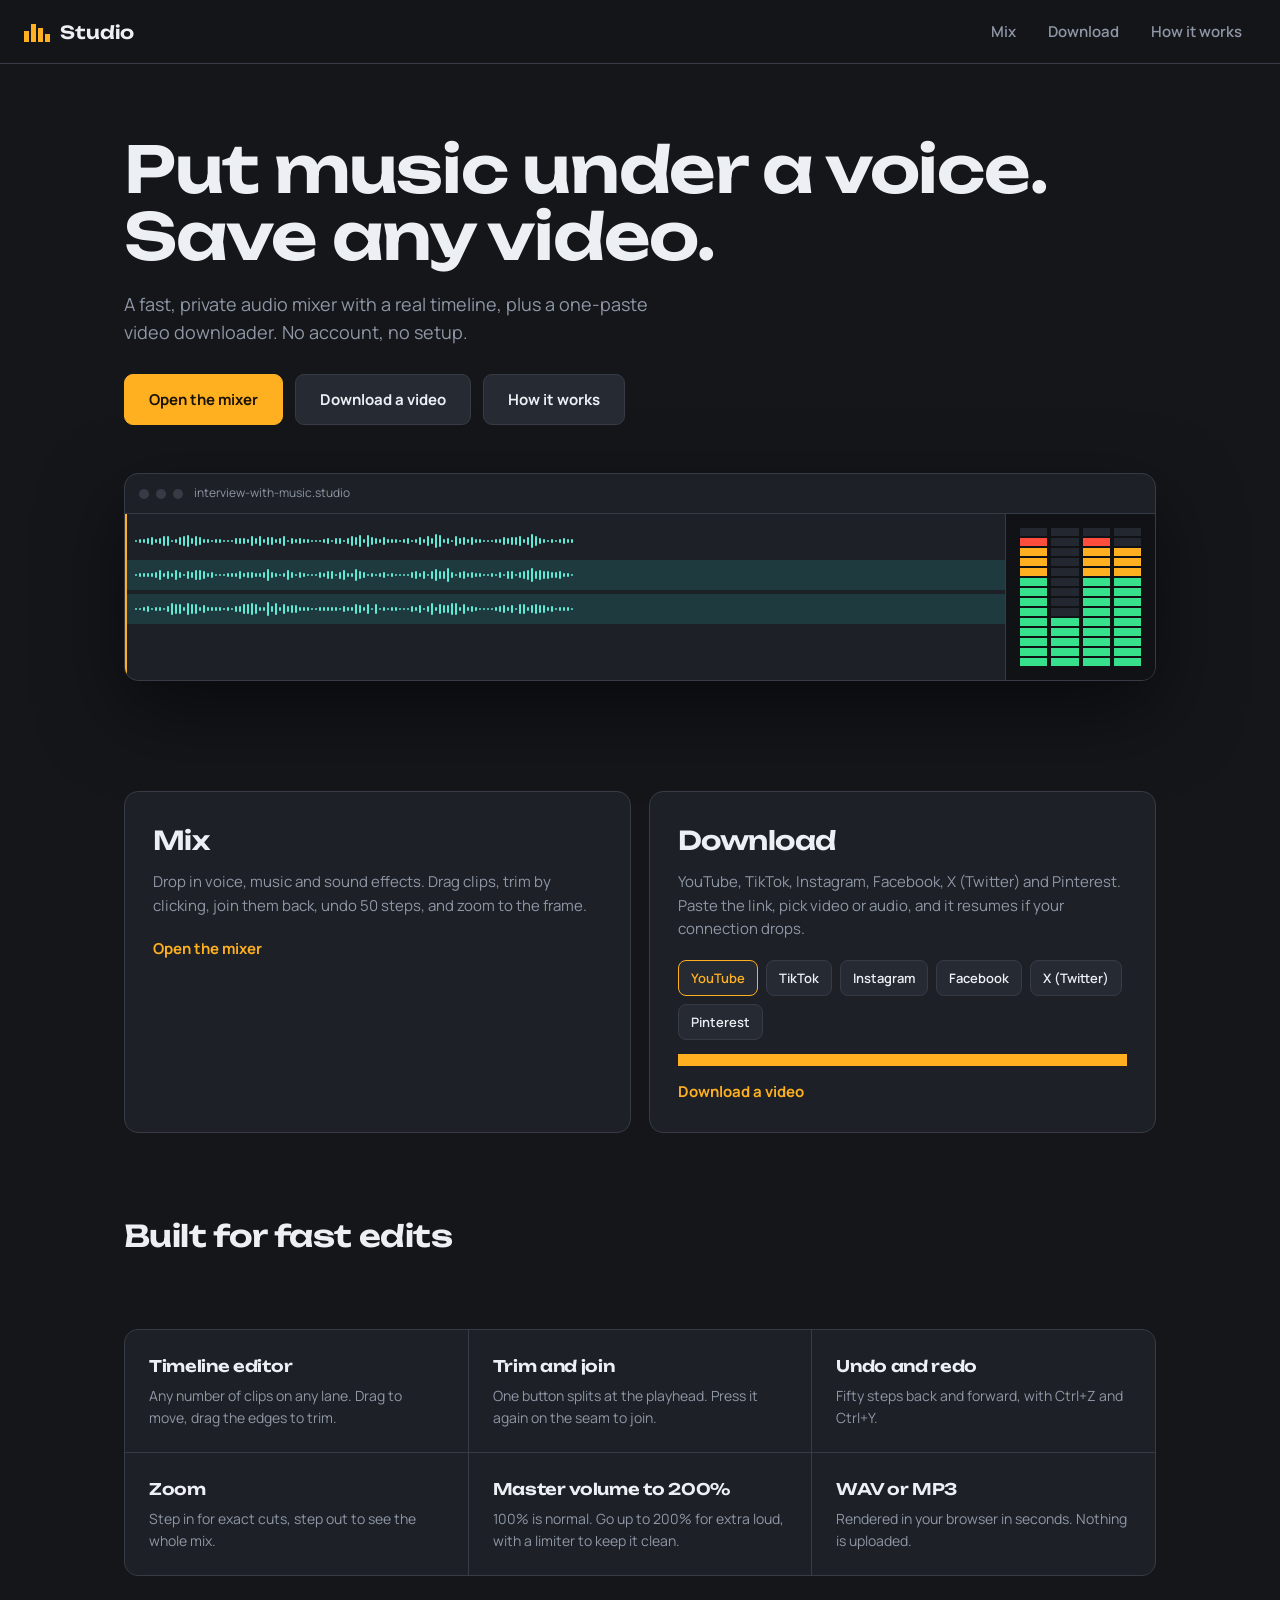
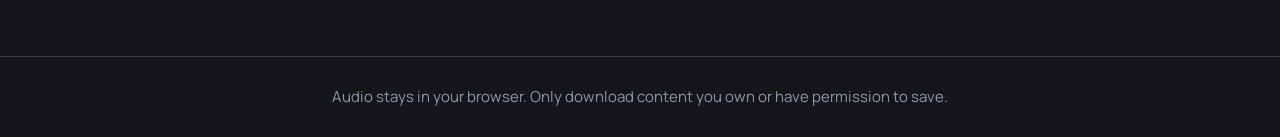
==== commit d94c5173: "Add Pinterest to video downloader" ====
--- a/docs/index.html
+++ b/docs/index.html
@@ -1,125 +1,16 @@
-<!doctype html>
-<html lang="en">
-<head>
-  <meta charset="utf-8">
-  <meta name="viewport" content="width=device-width, initial-scale=1">
-  <title>Studio - mix audio, save video</title>
-
-  <!-- Used by site.js to build correct links on GitHub Pages -->
-  <meta name="base-path" content="">
-
-  <link href="https://fonts.googleapis.com/css2?family=Manrope:wght@400;600;700&family=Unbounded:wght@500;600&display=swap" rel="stylesheet">
-  <link rel="stylesheet" href="style.css">
-</head>
-<body>
-
-<!-- site.js replaces this div with the real nav header -->
-<div id="top"></div>
-
-<main class="wrap">
-
-  <!-- ── Hero section ─────────────────────────────────────────── -->
-  <section class="hero">
-    <h1>Put music under a voice. Save any video.</h1>
-    <p>A fast, private audio mixer with a real timeline, plus a one-paste video downloader. No account, no setup.</p>
-
-    <div class="cta">
-      <a class="btn amb" href="mix.html">Open the mixer</a>
-      <a class="btn"     href="download.html">Download a video</a>
-      <a class="btn"     href="how.html">How it works</a>
-    </div>
-
-    <!-- Animated mixer rack (pure CSS / JS decoration) -->
-    <div class="rack">
-      <div class="bar">
-        <b></b><b></b><b></b>&nbsp; interview-with-music.studio
-      </div>
-      <!-- Waveform lanes — bars injected by the inline script below -->
-      <div class="tl" id="tl">
-        <div class="lane"></div>
-        <div class="lane c"></div>
-        <div class="lane c"></div>
-        <div class="ph"></div>
-      </div>
-      <!-- VU meter — segments injected by the inline script below -->
-      <div class="vu" id="vu"></div>
-    </div>
-  </section>
-
-  <!-- ── Feature tiles ─────────────────────────────────────────── -->
-  <section class="tiles">
-
-    <a class="tile" href="mix.html">
-      <h2>Mix</h2>
-      <p>Drop in voice, music and sound effects. Drag clips, trim by clicking, join them back, undo 50 steps, and zoom to the frame.</p>
-      <span class="go">Open the mixer</span>
-    </a>
-
-    <a class="tile" href="download.html">
-      <h2>Download</h2>
-      <p>YouTube, TikTok, Instagram, Facebook, X (Twitter) and Pinterest. Paste the link, pick video or audio, and it resumes if your connection drops.</p>
-      <div class="chips">
-        <span class="chip on">YouTube</span>
-        <span class="chip">TikTok</span>
-        <span class="chip">Instagram</span>
-        <span class="chip">Facebook</span>
-        <span class="chip">X (Twitter)</span>
-        <span class="chip">Pinterest</span>
-      </div>
-      <div class="prog"><div></div></div>
-      <span class="go">Download a video</span>
-    </a>
-
-  </section>
-
-  <!-- ── Feature grid ──────────────────────────────────────────── -->
-  <h2 class="sec">Built for fast edits</h2>
-  <section class="feat">
-    <div><h3>Timeline editor</h3>   <p>Any number of clips on any lane. Drag to move, drag the edges to trim.</p></div>
-    <div><h3>Trim and join</h3>     <p>One button splits at the playhead. Press it again on the seam to join.</p></div>
-    <div><h3>Undo and redo</h3>     <p>Fifty steps back and forward, with Ctrl+Z and Ctrl+Y.</p></div>
-    <div><h3>Zoom</h3>              <p>Step in for exact cuts, step out to see the whole mix.</p></div>
-    <div><h3>Master volume to 200%</h3><p>100% is normal. Go up to 200% for extra loud, with a limiter to keep it clean.</p></div>
-    <div><h3>WAV or MP3</h3>        <p>Rendered in your browser in seconds. Nothing is uploaded.</p></div>
-  </section>
-
-</main>
-
-<footer id="foot"></footer>
-
-<script src="site.js"></script>
-<script>
-  // ── VU meter decoration ──────────────────────────────────────
-  // Build 4 columns of 14 LED segments each, then randomly animate them.
-  const vu = document.getElementById('vu');
-  for (let col = 0; col < 4; col++) {
-    const column = document.createElement('div');
-    for (let seg = 0; seg < 14; seg++) column.append(document.createElement('u'));
-    vu.append(column);
-  }
-
-  setInterval(() => {
-    vu.querySelectorAll('div').forEach(col => {
-      const filled = 3 + Math.floor(Math.random() * 11);
-      [...col.children].forEach((seg, i) => {
-        // Colour: green (g) → amber (a) → red (r) from bottom to top
-        seg.className = i < filled
-          ? (i > 11 ? 'r' : i > 8 ? 'a' : 'g')
-          : '';
-      });
-    });
-  }, 130);
-
-  // ── Waveform lane decoration ─────────────────────────────────
-  // Fill each lane with thin bars of varying heights to mimic a waveform.
-  document.querySelectorAll('.lane').forEach(lane => {
-    for (let i = 0; i < 110; i++) {
-      const bar = document.createElement('i');
-      bar.style.height = (2 + Math.abs(Math.sin(i / 7) * Math.random()) * 12) + 'px';
-      lane.append(bar);
-    }
-  });
-</script>
-
-</body>
-</html>
+<!doctype html><html lang="en"><head><meta charset="utf-8"><meta name="viewport" content="width=device-width,initial-scale=1"><title>Studio - mix audio, save video</title>
+<meta name="base-path" content="">
+<link href="https://fonts.googleapis.com/css2?family=Manrope:wght@400;600;700&family=Unbounded:wght@500;600&display=swap" rel="stylesheet"><link rel="stylesheet" href="style.css"></head><body>
+<div id="top"></div><main class="wrap">
+<section class="hero"><h1>Put music under a voice. Save any video.</h1><p>A fast, private audio mixer with a real timeline, plus a one-paste video downloader. No account, no setup.</p>
+<div class="cta"><a class="btn amb" href="mix.html">Open the mixer</a><a class="btn" href="download.html">Download a video</a><a class="btn" href="how.html">How it works</a></div>
+<div class="rack"><div class="bar"><b></b><b></b><b></b>&nbsp; interview-with-music.studio</div><div class="tl" id="tl"><div class="lane"></div><div class="lane c"></div><div class="lane c"></div><div class="ph"></div></div><div class="vu" id="vu"></div></div></section>
+<section class="tiles"><a class="tile" href="mix.html"><h2>Mix</h2><p>Drop in voice, music and sound effects. Drag clips, trim by clicking, join them back, undo 50 steps, and zoom to the frame.</p><span class="go">Open the mixer</span></a>
+<a class="tile" href="download.html"><h2>Download</h2><p>YouTube, TikTok, Instagram, Facebook, X (Twitter) and Pinterest. Paste the link, pick video or audio, and it resumes if your connection drops.</p><div class="chips"><span class="chip on">YouTube</span><span class="chip">TikTok</span><span class="chip">Instagram</span><span class="chip">Facebook</span><span class="chip">X (Twitter)</span><span class="chip">Pinterest</span></div><div class="prog"><div></div></div><span class="go">Download a video</span></a></section>
+<h2 class="sec">Built for fast edits</h2>
+<section class="feat"><div><h3>Timeline editor</h3><p>Any number of clips on any lane. Drag to move, drag the edges to trim.</p></div><div><h3>Trim and join</h3><p>One button splits at the playhead. Press it again on the seam to join.</p></div><div><h3>Undo and redo</h3><p>Fifty steps back and forward, with Ctrl+Z and Ctrl+Y.</p></div><div><h3>Zoom</h3><p>Step in for exact cuts, step out to see the whole mix.</p></div><div><h3>Master volume to 200%</h3><p>100% is normal. Go up to 200% for extra loud, with a limiter to keep it clean.</p></div><div><h3>WAV or MP3</h3><p>Rendered in your browser in seconds. Nothing is uploaded.</p></div></section>
+</main><footer id="foot"></footer><script src="site.js"></script><script>
+const vu=document.getElementById('vu');for(let c=0;c<4;c++){const d=document.createElement('div');for(let i=0;i<14;i++)d.append(document.createElement('u'));vu.append(d)}
+setInterval(()=>vu.querySelectorAll('div').forEach(d=>{const n=3+Math.floor(Math.random()*11);[...d.children].forEach((u,i)=>u.className=i<n?(i>11?'r':i>8?'a':'g'):'')}),130);
+document.querySelectorAll('.lane').forEach(l=>{for(let i=0;i<110;i++){const b=document.createElement('i');b.style.height=(2+Math.abs(Math.sin(i/7)*Math.random())*12)+'px';l.append(b)}});
+</script></body></html>
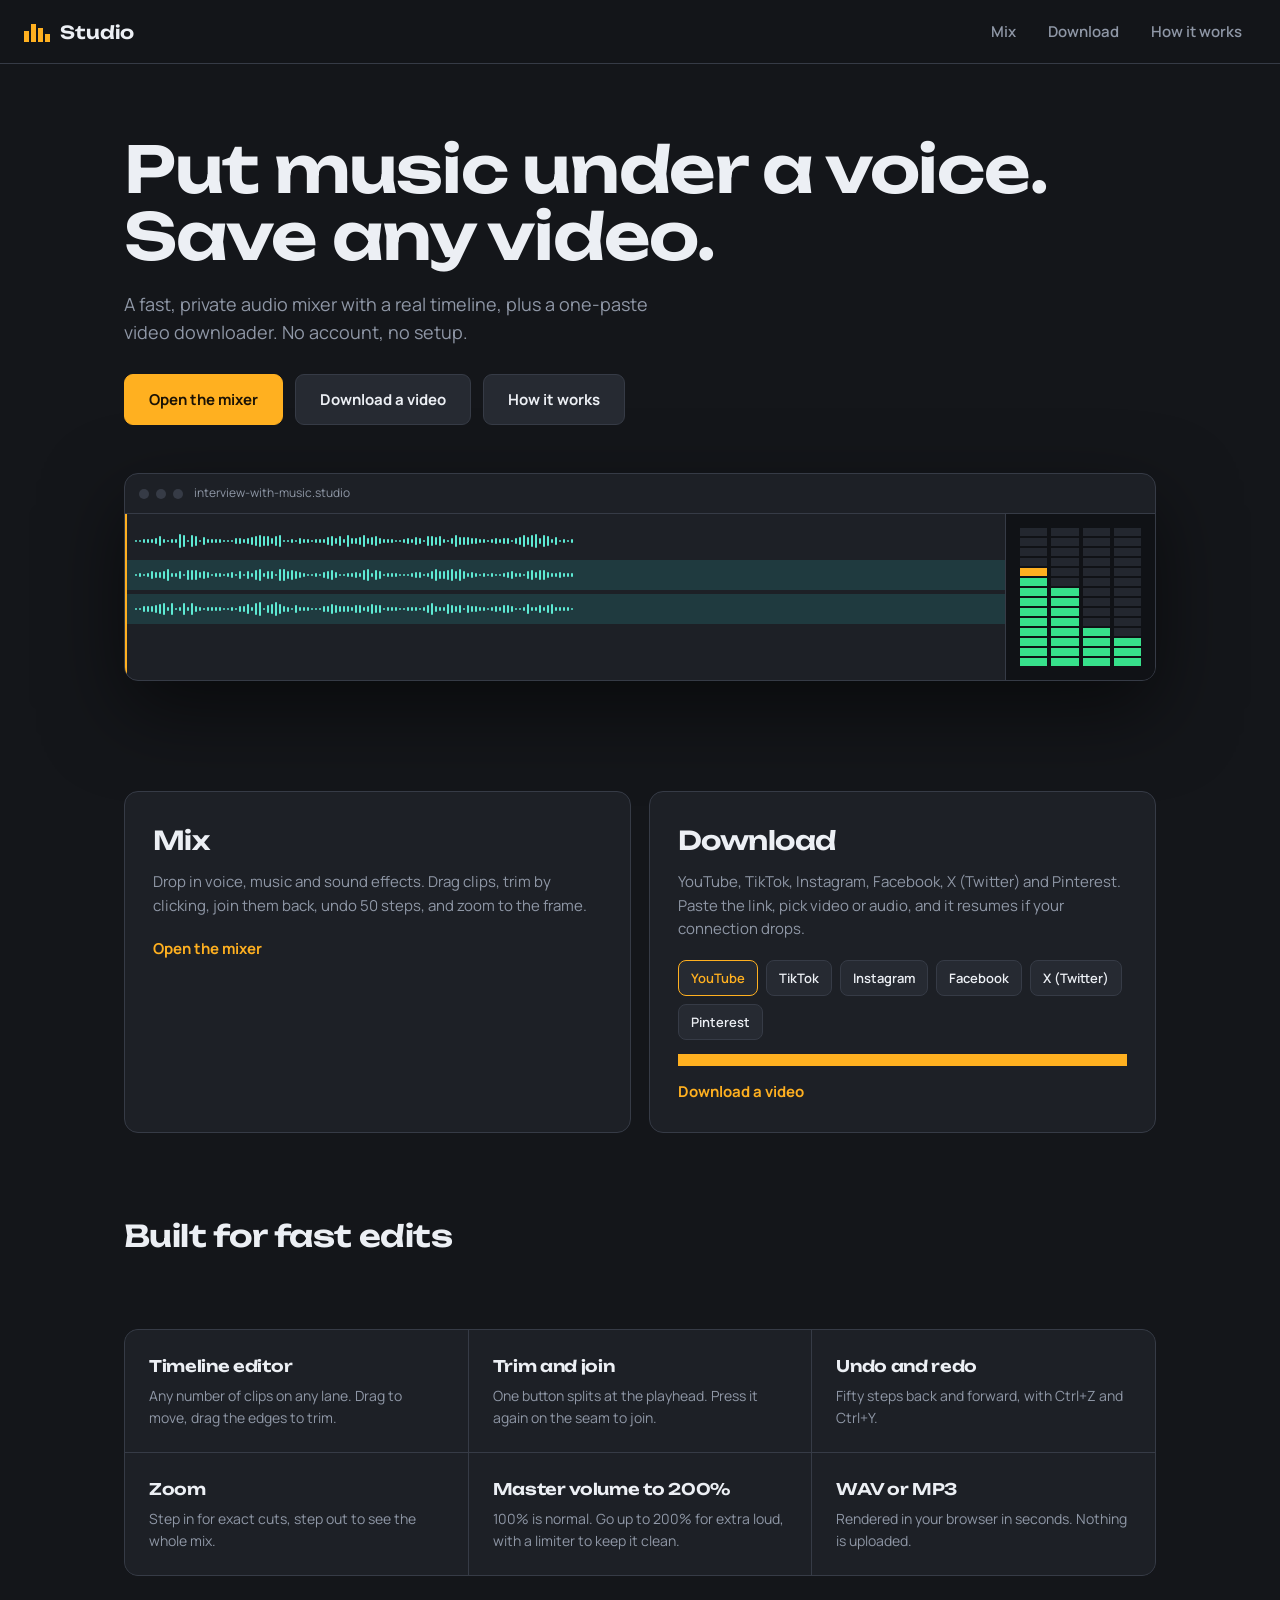
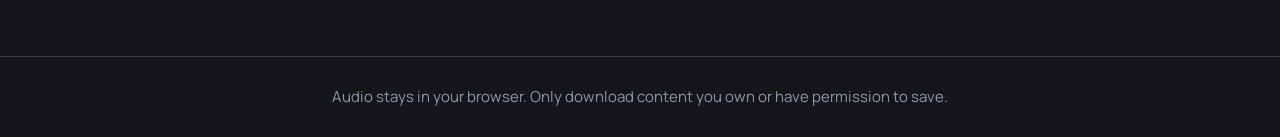
==== commit b49e42a0: "Fix base-path and nav links for GitHub Pages (/Mk-studio prefix)" ====
--- a/docs/index.html
+++ b/docs/index.html
@@ -1,16 +1,125 @@
-<!doctype html><html lang="en"><head><meta charset="utf-8"><meta name="viewport" content="width=device-width,initial-scale=1"><title>Studio - mix audio, save video</title>
-<meta name="base-path" content="">
-<link href="https://fonts.googleapis.com/css2?family=Manrope:wght@400;600;700&family=Unbounded:wght@500;600&display=swap" rel="stylesheet"><link rel="stylesheet" href="style.css"></head><body>
-<div id="top"></div><main class="wrap">
-<section class="hero"><h1>Put music under a voice. Save any video.</h1><p>A fast, private audio mixer with a real timeline, plus a one-paste video downloader. No account, no setup.</p>
-<div class="cta"><a class="btn amb" href="mix.html">Open the mixer</a><a class="btn" href="download.html">Download a video</a><a class="btn" href="how.html">How it works</a></div>
-<div class="rack"><div class="bar"><b></b><b></b><b></b>&nbsp; interview-with-music.studio</div><div class="tl" id="tl"><div class="lane"></div><div class="lane c"></div><div class="lane c"></div><div class="ph"></div></div><div class="vu" id="vu"></div></div></section>
-<section class="tiles"><a class="tile" href="mix.html"><h2>Mix</h2><p>Drop in voice, music and sound effects. Drag clips, trim by clicking, join them back, undo 50 steps, and zoom to the frame.</p><span class="go">Open the mixer</span></a>
-<a class="tile" href="download.html"><h2>Download</h2><p>YouTube, TikTok, Instagram, Facebook, X (Twitter) and Pinterest. Paste the link, pick video or audio, and it resumes if your connection drops.</p><div class="chips"><span class="chip on">YouTube</span><span class="chip">TikTok</span><span class="chip">Instagram</span><span class="chip">Facebook</span><span class="chip">X (Twitter)</span><span class="chip">Pinterest</span></div><div class="prog"><div></div></div><span class="go">Download a video</span></a></section>
-<h2 class="sec">Built for fast edits</h2>
-<section class="feat"><div><h3>Timeline editor</h3><p>Any number of clips on any lane. Drag to move, drag the edges to trim.</p></div><div><h3>Trim and join</h3><p>One button splits at the playhead. Press it again on the seam to join.</p></div><div><h3>Undo and redo</h3><p>Fifty steps back and forward, with Ctrl+Z and Ctrl+Y.</p></div><div><h3>Zoom</h3><p>Step in for exact cuts, step out to see the whole mix.</p></div><div><h3>Master volume to 200%</h3><p>100% is normal. Go up to 200% for extra loud, with a limiter to keep it clean.</p></div><div><h3>WAV or MP3</h3><p>Rendered in your browser in seconds. Nothing is uploaded.</p></div></section>
-</main><footer id="foot"></footer><script src="site.js"></script><script>
-const vu=document.getElementById('vu');for(let c=0;c<4;c++){const d=document.createElement('div');for(let i=0;i<14;i++)d.append(document.createElement('u'));vu.append(d)}
-setInterval(()=>vu.querySelectorAll('div').forEach(d=>{const n=3+Math.floor(Math.random()*11);[...d.children].forEach((u,i)=>u.className=i<n?(i>11?'r':i>8?'a':'g'):'')}),130);
-document.querySelectorAll('.lane').forEach(l=>{for(let i=0;i<110;i++){const b=document.createElement('i');b.style.height=(2+Math.abs(Math.sin(i/7)*Math.random())*12)+'px';l.append(b)}});
-</script></body></html>
+<!doctype html>
+<html lang="en">
+<head>
+  <meta charset="utf-8">
+  <meta name="viewport" content="width=device-width, initial-scale=1">
+  <title>Studio - mix audio, save video</title>
+
+  <!-- Used by site.js to build correct links on GitHub Pages -->
+  <meta name="base-path" content="/Mk-studio">
+
+  <link href="https://fonts.googleapis.com/css2?family=Manrope:wght@400;600;700&family=Unbounded:wght@500;600&display=swap" rel="stylesheet">
+  <link rel="stylesheet" href="style.css">
+</head>
+<body>
+
+<!-- site.js replaces this div with the real nav header -->
+<div id="top"></div>
+
+<main class="wrap">
+
+  <!-- ── Hero section ─────────────────────────────────────────── -->
+  <section class="hero">
+    <h1>Put music under a voice. Save any video.</h1>
+    <p>A fast, private audio mixer with a real timeline, plus a one-paste video downloader. No account, no setup.</p>
+
+    <div class="cta">
+      <a class="btn amb" href="/Mk-studio/mix.html">Open the mixer</a>
+      <a class="btn"     href="/Mk-studio/download.html">Download a video</a>
+      <a class="btn"     href="/Mk-studio/how.html">How it works</a>
+    </div>
+
+    <!-- Animated mixer rack (pure CSS / JS decoration) -->
+    <div class="rack">
+      <div class="bar">
+        <b></b><b></b><b></b>&nbsp; interview-with-music.studio
+      </div>
+      <!-- Waveform lanes — bars injected by the inline script below -->
+      <div class="tl" id="tl">
+        <div class="lane"></div>
+        <div class="lane c"></div>
+        <div class="lane c"></div>
+        <div class="ph"></div>
+      </div>
+      <!-- VU meter — segments injected by the inline script below -->
+      <div class="vu" id="vu"></div>
+    </div>
+  </section>
+
+  <!-- ── Feature tiles ─────────────────────────────────────────── -->
+  <section class="tiles">
+
+    <a class="tile" href="/Mk-studio/mix.html">
+      <h2>Mix</h2>
+      <p>Drop in voice, music and sound effects. Drag clips, trim by clicking, join them back, undo 50 steps, and zoom to the frame.</p>
+      <span class="go">Open the mixer</span>
+    </a>
+
+    <a class="tile" href="/Mk-studio/download.html">
+      <h2>Download</h2>
+      <p>YouTube, TikTok, Instagram, Facebook, X (Twitter) and Pinterest. Paste the link, pick video or audio, and it resumes if your connection drops.</p>
+      <div class="chips">
+        <span class="chip on">YouTube</span>
+        <span class="chip">TikTok</span>
+        <span class="chip">Instagram</span>
+        <span class="chip">Facebook</span>
+        <span class="chip">X (Twitter)</span>
+        <span class="chip">Pinterest</span>
+      </div>
+      <div class="prog"><div></div></div>
+      <span class="go">Download a video</span>
+    </a>
+
+  </section>
+
+  <!-- ── Feature grid ──────────────────────────────────────────── -->
+  <h2 class="sec">Built for fast edits</h2>
+  <section class="feat">
+    <div><h3>Timeline editor</h3>   <p>Any number of clips on any lane. Drag to move, drag the edges to trim.</p></div>
+    <div><h3>Trim and join</h3>     <p>One button splits at the playhead. Press it again on the seam to join.</p></div>
+    <div><h3>Undo and redo</h3>     <p>Fifty steps back and forward, with Ctrl+Z and Ctrl+Y.</p></div>
+    <div><h3>Zoom</h3>              <p>Step in for exact cuts, step out to see the whole mix.</p></div>
+    <div><h3>Master volume to 200%</h3><p>100% is normal. Go up to 200% for extra loud, with a limiter to keep it clean.</p></div>
+    <div><h3>WAV or MP3</h3>        <p>Rendered in your browser in seconds. Nothing is uploaded.</p></div>
+  </section>
+
+</main>
+
+<footer id="foot"></footer>
+
+<script src="site.js"></script>
+<script>
+  // ── VU meter decoration ──────────────────────────────────────
+  // Build 4 columns of 14 LED segments each, then randomly animate them.
+  const vu = document.getElementById('vu');
+  for (let col = 0; col < 4; col++) {
+    const column = document.createElement('div');
+    for (let seg = 0; seg < 14; seg++) column.append(document.createElement('u'));
+    vu.append(column);
+  }
+
+  setInterval(() => {
+    vu.querySelectorAll('div').forEach(col => {
+      const filled = 3 + Math.floor(Math.random() * 11);
+      [...col.children].forEach((seg, i) => {
+        // Colour: green (g) → amber (a) → red (r) from bottom to top
+        seg.className = i < filled
+          ? (i > 11 ? 'r' : i > 8 ? 'a' : 'g')
+          : '';
+      });
+    });
+  }, 130);
+
+  // ── Waveform lane decoration ─────────────────────────────────
+  // Fill each lane with thin bars of varying heights to mimic a waveform.
+  document.querySelectorAll('.lane').forEach(lane => {
+    for (let i = 0; i < 110; i++) {
+      const bar = document.createElement('i');
+      bar.style.height = (2 + Math.abs(Math.sin(i / 7) * Math.random()) * 12) + 'px';
+      lane.append(bar);
+    }
+  });
+</script>
+
+</body>
+</html>
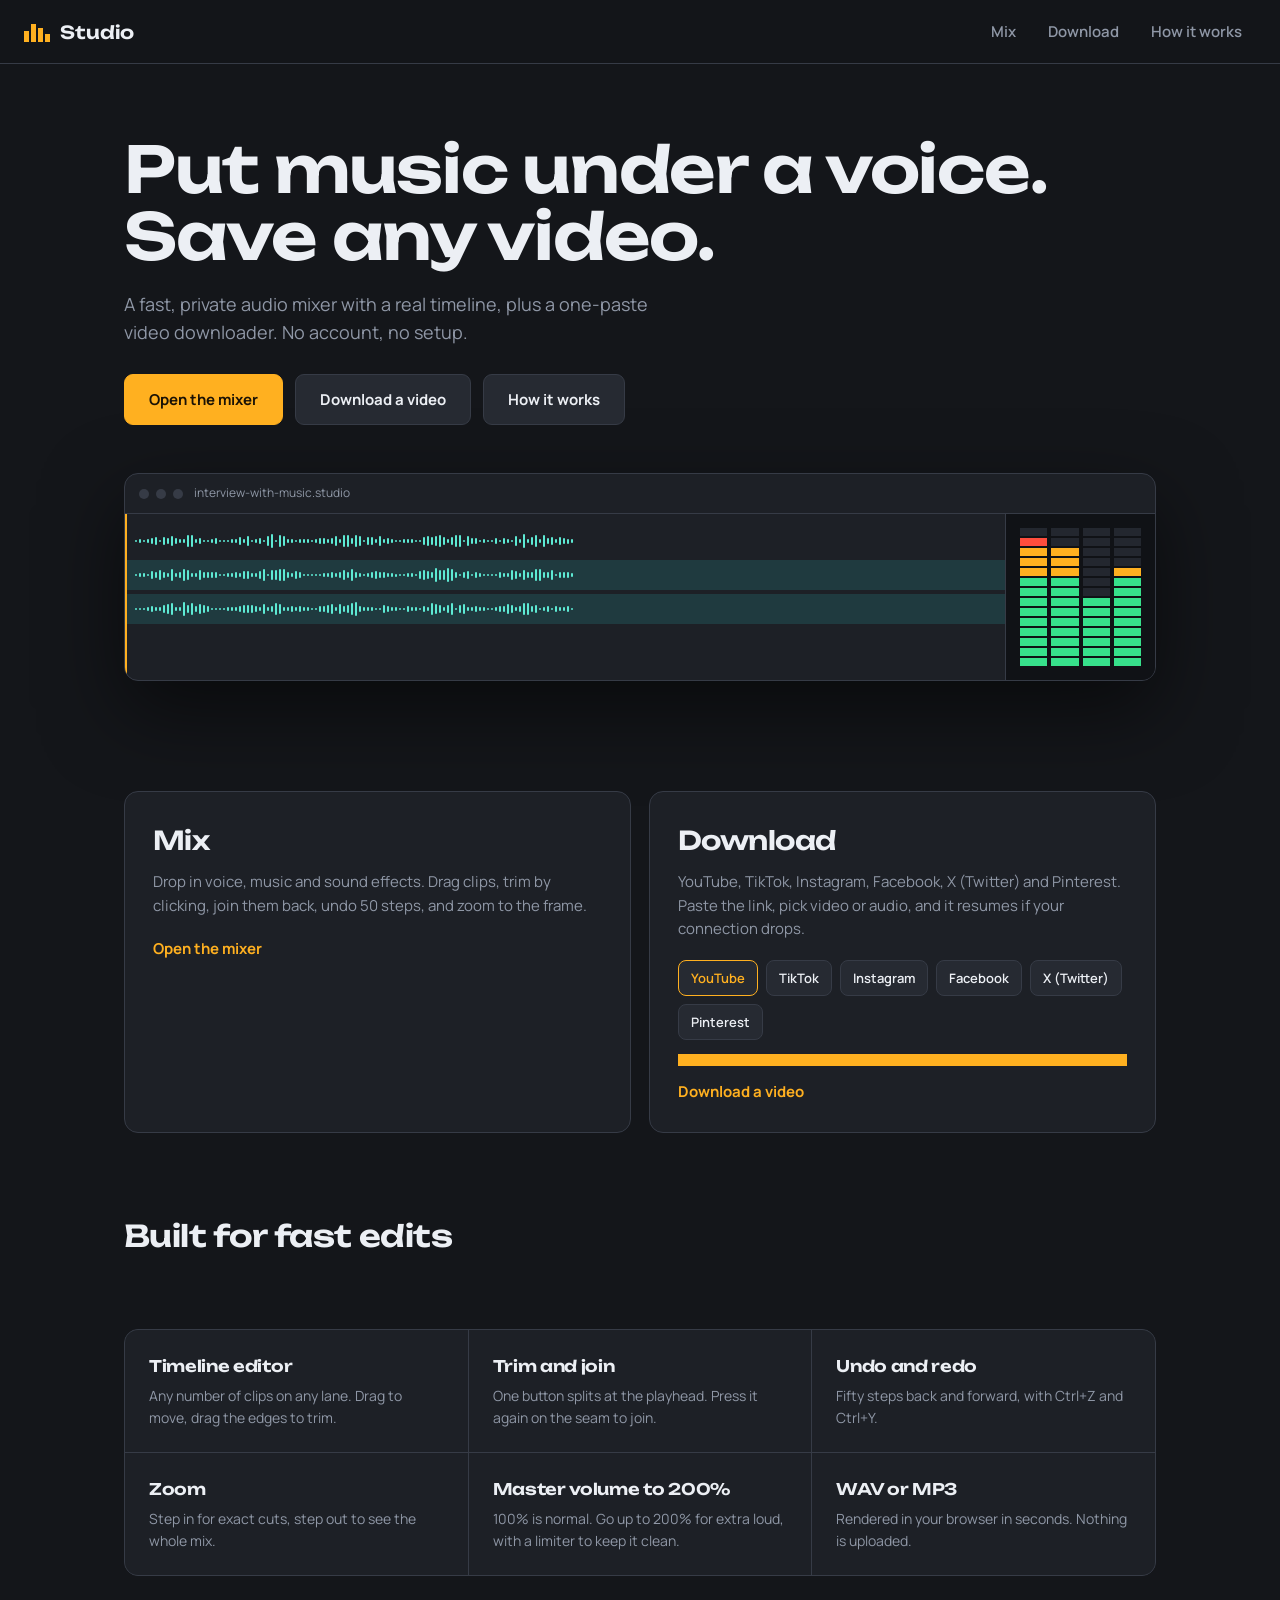
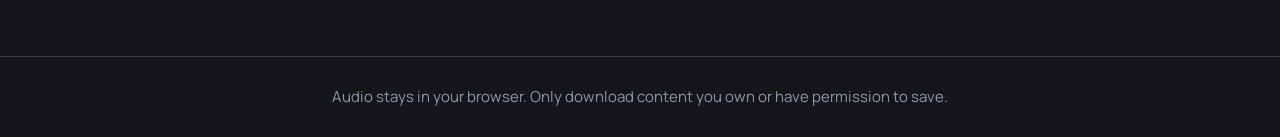
==== commit 2edf6d48: "Updating href links" ====
--- a/docs/index.html
+++ b/docs/index.html
@@ -24,9 +24,9 @@
     <p>A fast, private audio mixer with a real timeline, plus a one-paste video downloader. No account, no setup.</p>
 
     <div class="cta">
-      <a class="btn amb" href="/Mk-studio/mix.html">Open the mixer</a>
-      <a class="btn"     href="/Mk-studio/download.html">Download a video</a>
-      <a class="btn"     href="/Mk-studio/how.html">How it works</a>
+      <a class="btn amb" href="mix.html">Open the mixer</a>
+      <a class="btn"     href="download.html">Download a video</a>
+      <a class="btn"     href="how.html">How it works</a>
     </div>
 
     <!-- Animated mixer rack (pure CSS / JS decoration) -->
@@ -49,13 +49,13 @@
   <!-- ── Feature tiles ─────────────────────────────────────────── -->
   <section class="tiles">
 
-    <a class="tile" href="/Mk-studio/mix.html">
+    <a class="tile" href="mix.html">
       <h2>Mix</h2>
       <p>Drop in voice, music and sound effects. Drag clips, trim by clicking, join them back, undo 50 steps, and zoom to the frame.</p>
       <span class="go">Open the mixer</span>
     </a>
 
-    <a class="tile" href="/Mk-studio/download.html">
+    <a class="tile" href="download.html">
       <h2>Download</h2>
       <p>YouTube, TikTok, Instagram, Facebook, X (Twitter) and Pinterest. Paste the link, pick video or audio, and it resumes if your connection drops.</p>
       <div class="chips">
--- a/docs/style.css
+++ b/docs/style.css
@@ -1,4 +1,4 @@
-/* ============================================================
+﻿/* ============================================================
    Studio — global styles
    Colour palette is defined as CSS custom properties so any
    contributor can retheme the app by changing this one block.
@@ -105,11 +105,13 @@
 
 /* ── Bars — mixer-style stepped fader control ───────────────── */
 /* Used for zoom, clip volume and music depth.
-   Each <i> is one "slit". Filled slits turn amber; red = above threshold. */
+   Each <i> is one glowing LED capsule. Filled LEDs glow amber; red =
+   above threshold. Smooth transitions animate the fill as you drag,
+   and the leading (peak) LED gently pulses for a live, futuristic feel. */
 .bars {
   display: flex;
-  gap: 1.5px;
-  height: 18px;
+  gap: 2.5px;
+  height: 22px;
   cursor: ew-resize;
   touch-action: none;
   user-select: none;
@@ -119,13 +121,34 @@
 .bars i {
   flex: 1;
   height: 100%;
-  background: #252930;
-  border-radius: 1px;
-  transition: background 0.04s;
-}
-
-.bars i.on      { background: var(--amb); }
-.bars i.on.hot  { background: var(--red); }  /* above the "safe" threshold */
+  background: linear-gradient(180deg, #2a2e37, #202329);
+  border-radius: 5px;
+  transition: background 0.14s ease, box-shadow 0.14s ease, transform 0.1s ease;
+}
+
+/* Filled LEDs — amber glow with a soft top highlight for depth */
+.bars i.on {
+  background: linear-gradient(180deg, #ffd278, #ffb020);
+  box-shadow: 0 0 6px rgba(255, 176, 32, 0.45), inset 0 1px 0 rgba(255, 255, 255, 0.25);
+}
+
+/* Above the safe threshold — red glow */
+.bars i.on.hot {
+  background: linear-gradient(180deg, #ff9888, #ff4d3d);
+  box-shadow: 0 0 6px rgba(255, 77, 61, 0.5), inset 0 1px 0 rgba(255, 255, 255, 0.25);
+}
+
+/* Leading (peak) LED — brighter, gently breathing */
+.bars i.on.lead        { animation: bars-lead 1.1s ease-in-out infinite; }
+.bars i.on.lead.hot    { animation: bars-lead-hot 1.1s ease-in-out infinite; }
+@keyframes bars-lead {
+  0%, 100% { box-shadow: 0 0 6px rgba(255, 176, 32, 0.5), inset 0 1px 0 rgba(255,255,255,0.25); }
+  50%      { box-shadow: 0 0 13px rgba(255, 176, 32, 0.9), inset 0 1px 0 rgba(255,255,255,0.25); }
+}
+@keyframes bars-lead-hot {
+  0%, 100% { box-shadow: 0 0 6px rgba(255, 77, 61, 0.55), inset 0 1px 0 rgba(255,255,255,0.25); }
+  50%      { box-shadow: 0 0 13px rgba(255, 77, 61, 0.95), inset 0 1px 0 rgba(255,255,255,0.25); }
+}
 
 /* ── Footer ─────────────────────────────────────────────────── */
 footer {
@@ -300,58 +323,204 @@
    MIXER (mix.html / mix.js)
    ================================================================ */
 
-.studio { padding: 18px 20px; }
-
-/* Toolbar rows */
-.tools,
+/* ================================================================
+   MIXER PAGE — FL Studio Playlist aesthetic
+   Dark teal/slate palette, tight toolbars, dense grid canvas.
+   ================================================================ */
+
+/* Override page background for mix page only */
+body:has(.studio) {
+  background: #1a2130;
+}
+
+.studio {
+  padding: 0;
+  display: flex;
+  flex-direction: column;
+  height: calc(100vh - 52px); /* fill below nav */
+  overflow: hidden;
+}
+
+/* ── Toolbar strip ── */
+.tools {
+  display: flex;
+  gap: 6px;
+  flex-wrap: wrap;
+  align-items: center;
+  margin-bottom: 0;
+  padding: 5px 10px;
+  background: #1e2535;
+  border-bottom: 1px solid #111820;
+  min-height: 40px;
+  flex-shrink: 0;
+}
+
+/* Button groups */
+.grp {
+  display: flex;
+  gap: 4px;
+  padding-right: 8px;
+  border-right: 1px solid #283040;
+}
+.grp:last-child { border: 0; }
+
+/* Restyle buttons for FL Studio look */
+.studio button,
+.studio .btn {
+  font: 600 12px Manrope, sans-serif;
+  padding: 5px 11px;
+  border-radius: 4px;
+  background: #252f3e;
+  border: 1px solid #1a2230;
+  color: #9aaabb;
+  transition: background .1s, color .1s;
+}
+.studio button:hover  { background: #2e3a4e; color: #c8d4e0; }
+.studio button:disabled { opacity: 0.3; cursor: not-allowed; }
+.studio button.amb    { background: #ffb020; color: #1a1205; border-color: #e0960a; }
+.studio button.amb:hover { background: #ffc040; }
+
+/* ── Transport strip ── */
 .trans {
   display: flex;
-  gap: 10px;
-  flex-wrap: wrap;
-  align-items: center;
-  margin-bottom: 12px;
-}
-
-/* Button groups separated by a thin divider */
-.grp { display: flex; gap: 6px; padding-right: 10px; border-right: 1px solid var(--ln); }
-.grp:last-child { border: 0; }
-
-/* Zoom bar and time counter */
-#zb  { width: 120px; }
-#tc  { font: 600 20px Unbounded, monospace; min-width: 130px; }
-
-/* Timeline canvas container */
+  gap: 8px;
+  flex-wrap: nowrap;
+  align-items: center;
+  margin-bottom: 0;
+  padding: 4px 10px;
+  background: #19222e;
+  border-bottom: 1px solid #111820;
+  flex-shrink: 0;
+}
+
+/* Time counter */
+#tc {
+  font: 700 18px Unbounded, monospace;
+  color: #52d458;
+  text-shadow: 0 0 8px rgba(82,212,88,.5);
+  min-width: 110px;
+  letter-spacing: .04em;
+}
+
+/* Zoom controls */
+#zb { width: 100px; }
+
+/* ── Timeline area — the main grid ── */
+.studio-body {
+  flex: 1;
+  display: flex;
+  min-height: 0;
+  overflow: hidden;
+}
+
+/* Left sidebar — track names (labels injected by draw logic) */
+.studio-sidebar {
+  width: 140px;
+  flex-shrink: 0;
+  background: #1b2535;
+  border-right: 1px solid #111820;
+  overflow-y: auto;
+  overflow-x: hidden;
+  scrollbar-width: thin;
+  scrollbar-color: #2a3446 #1b2535;
+}
+.studio-sidebar::-webkit-scrollbar { width: 5px; }
+.studio-sidebar::-webkit-scrollbar-track { background: #1b2535; }
+.studio-sidebar::-webkit-scrollbar-thumb { background: #2a3446; border-radius:3px; }
+
+/* Header cell above ruler */
+.studio-sidebar-header {
+  height: 28px; /* matches RULER_H */
+  background: #161f2c;
+  border-bottom: 1px solid #0e1520;
+  display: flex;
+  align-items: center;
+  padding: 0 10px;
+  font: 700 9px Manrope, sans-serif;
+  letter-spacing: .09em;
+  text-transform: uppercase;
+  color: #3a4a5a;
+  user-select: none;
+  flex-shrink: 0;
+}
+
+/* One track label row */
+.sidebar-track {
+  height: 42px; /* matches LANE_H below */
+  display: flex;
+  align-items: center;
+  padding: 0 8px 0 10px;
+  border-bottom: 1px solid #111820;
+  gap: 7px;
+  cursor: default;
+  transition: background .1s;
+}
+.sidebar-track:nth-child(odd)  { background: #1c2637; }
+.sidebar-track:nth-child(even) { background: #192232; }
+.sidebar-track:hover { background: #243040; }
+.sidebar-track.selected { background: #1e3055; }
+
+/* Small green dot LED */
+.sidebar-led {
+  width: 6px; height: 6px;
+  border-radius: 1px;
+  background: #52d458;
+  box-shadow: 0 0 4px rgba(82,212,88,.7);
+  flex-shrink: 0;
+}
+.sidebar-led.off { background: #2a3446; box-shadow: none; }
+
+.sidebar-name {
+  font: 500 11px Manrope, sans-serif;
+  color: #7a8fa8;
+  white-space: nowrap;
+  overflow: hidden;
+  text-overflow: ellipsis;
+}
+.sidebar-track.selected .sidebar-name { color: #7eb8ff; }
+
+/* ── Main canvas / timeline container ── */
 #wrap {
   position: relative;
+  flex: 1;
   overflow-x: auto;
-  background: var(--bg);
-  border: 1px solid var(--ln);
-  border-radius: 12px;
+  overflow-y: hidden;
+  background: #1a2333;
+  border: none;
+  border-radius: 0;
 }
 #cv { position: sticky; left: 0; display: block; }
-#sp { position: absolute; top: 0; left: 0; height: 1px; } /* scroll width sentinel */
-
-/* Panel below the timeline (clip options / export) */
+#sp { position: absolute; top: 0; left: 0; height: 1px; }
+
+/* ── Bottom options panels ── */
 .opts {
   display: grid;
   grid-template-columns: repeat(3, 1fr);
-  gap: 14px;
-  margin-top: 14px;
+  gap: 0;
+  margin-top: 0;
+  flex-shrink: 0;
+  border-top: 1px solid #111820;
 }
 .opts > div {
-  background: var(--p);
-  border: 1px solid var(--ln);
-  border-radius: 12px;
-  padding: 16px;
-}
-.opts h3     { font-size: 14px; margin-bottom: 10px; }
-.opts label  { display: flex; gap: 8px; align-items: center; margin: 8px 0; }
-.opts small  { color: var(--mu); display: block; margin-top: 8px; }
-.opts .bars  { width: 100%; height: 22px; }
+  background: #1b2535;
+  border: none;
+  border-right: 1px solid #111820;
+  border-radius: 0;
+  padding: 12px 16px;
+}
+.opts > div:last-child { border-right: none; }
+.opts h3 {
+  font-size: 12px;
+  margin-bottom: 8px;
+  color: #c8d4e0;
+  letter-spacing: .03em;
+}
+.opts label { display: flex; gap: 8px; align-items: center; margin: 6px 0; font-size: 13px; }
+.opts small { color: #4a6070; display: block; margin-top: 6px; font-size: 11px; }
+.opts .bars { width: 100%; height: 18px; }
 
 @media (max-width: 860px) {
-  .opts  { grid-template-columns: 1fr; }
-  .master { margin-left: 0; }
+  .opts { grid-template-columns: 1fr; }
 }
 
 /* Toast notification */
@@ -360,78 +529,354 @@
   bottom: 20px;
   left: 50%;
   transform: translateX(-50%);
-  background: var(--p2);
+  background: #252f3e;
   border: 1px solid var(--amb);
   padding: 10px 18px;
-  border-radius: 9px;
+  border-radius: 6px;
   display: none;
   z-index: 20;
-}
-
-/* ── All Volume dialog ──────────────────────────────────────── */
+  font-size: 13px;
+  color: #c8d4e0;
+}
+
+/* ══════════════════════════════════════════════════════════════
+   FL STUDIO VERTICAL MIXER — All Volume panel
+   Layout: title bar → scrollable horizontal strip row.
+   Each strip (top→bottom):
+     rotated name label | LED dot | knob | vertical fader | value | bottom icons
+   Panel is resizable from all 8 edges/corners and draggable.
+   ══════════════════════════════════════════════════════════════ */
+
+/* ── Backdrop ── */
+.vm-backdrop { position:fixed; inset:0; z-index:49; background:rgba(0,0,0,.65); backdrop-filter:blur(3px); }
+.vm-backdrop[hidden] { display:none; }
+
+/* ── Panel shell ── */
 .volume-dialog {
-  width: min(480px, calc(100vw - 28px));
-  max-height: min(78vh, 720px);
+  position: fixed;
+  z-index: 50;
+  width: 760px;
+  height: 420px;
+  top:  calc(50vh - 210px);
+  left: calc(50vw - 380px);
+  min-width:  340px;
+  min-height: 260px;
+  max-width: 100vw;
+  max-height: 100vh;
   padding: 0;
-  background: var(--p);
-  color: var(--tx);
-  border: 1px solid var(--ln);
-  border-radius: 12px;
-  box-shadow: 0 24px 72px #000b;
+  display: flex;
+  flex-direction: column;
+  background: #2b3320;
+  color: #b8c8a0;
+  border: 1px solid #151e0f;
+  border-top: 1px solid #3a4a28;
+  border-radius: 2px;
+  box-shadow: 0 24px 80px rgba(0,0,0,.9), inset 0 1px 0 rgba(255,255,255,.04);
   overflow: hidden;
-}
-.volume-dialog::backdrop { background: #0009; backdrop-filter: blur(2px); }
-
-.volume-head {
+  will-change: transform;
+  font-family: Manrope, system-ui, sans-serif;
+}
+.volume-dialog[hidden] { display:none; }
+
+/* ── 8 resize handles ── */
+.vm-resize { position:absolute; z-index:10; }
+.vm-resize[data-dir="n"]  { top:0;    left:6px;  right:6px;  height:4px; cursor:n-resize; }
+.vm-resize[data-dir="s"]  { bottom:0; left:6px;  right:6px;  height:4px; cursor:s-resize; }
+.vm-resize[data-dir="e"]  { right:0;  top:6px;   bottom:6px; width:4px;  cursor:e-resize; }
+.vm-resize[data-dir="w"]  { left:0;   top:6px;   bottom:6px; width:4px;  cursor:w-resize; }
+.vm-resize[data-dir="ne"] { top:0;    right:0;   width:8px; height:8px;  cursor:ne-resize; }
+.vm-resize[data-dir="nw"] { top:0;    left:0;    width:8px; height:8px;  cursor:nw-resize; }
+.vm-resize[data-dir="se"] { bottom:0; right:0;   width:8px; height:8px;  cursor:se-resize; }
+.vm-resize[data-dir="sw"] { bottom:0; left:0;    width:8px; height:8px;  cursor:sw-resize; }
+
+/* ── Title bar ── */
+.vm-titlebar {
+  flex-shrink: 0;
   display: flex;
   align-items: center;
   justify-content: space-between;
-  padding: 16px 18px;
-  border-bottom: 1px solid var(--ln);
-}
-.volume-head h2     { font-size: 17px; }
-.volume-head button { width: 36px; height: 36px; padding: 0; font-size: 22px; line-height: 1; }
-
-.volume-row {
-  padding: 14px 18px;
-  border-bottom: 1px solid var(--ln);
-}
-.volume-row-head {
-  display: flex;
-  align-items: center;
-  justify-content: space-between;
-  gap: 14px;
-  margin-bottom: 9px;
-}
-.volume-row-head strong { font-size: 14px; }
-.volume-row-head output {
-  font-variant-numeric: tabular-nums;
-  color: var(--mu);
-  font-size: 13px;
-}
-
-.volume-identity { display: flex; min-width: 0; flex-direction: column; }
-.volume-identity small {
-  max-width: 340px;
+  height: 22px;
+  padding: 0 6px 0 10px;
+  background: linear-gradient(180deg, #1e2a14 0%, #182010 100%);
+  border-bottom: 1px solid #0e1508;
+  user-select: none;
+  cursor: grab;
+}
+.vm-titlebar:active { cursor:grabbing; }
+.vm-title {
+  font: 600 11px Manrope, sans-serif;
+  color: #8ca878;
+  letter-spacing: .04em;
+  pointer-events: none;
+}
+.vm-winbtns { display:flex; gap:3px; }
+.vm-wbtn {
+  width:14px; height:14px;
+  border-radius:2px; border:1px solid rgba(0,0,0,.4);
+  font-size:9px; line-height:14px; text-align:center;
+  cursor:pointer; padding:0;
+  transition: filter .1s;
+}
+.vm-wbtn:hover { filter:brightness(1.4); }
+.vm-wbtn-min   { background:#3a4a28; color:#6a8a50; border-color:#1a2810; }
+.vm-wbtn-max   { background:#3a4a28; color:#6a8a50; border-color:#1a2810; }
+.vm-wbtn-close { background:#5a2a20; color:#c06040; border-color:#2a1008; pointer-events:all; }
+.vm-wbtn-close:hover { background:#7a3a28; color:#e08060; }
+
+/* ── Strips horizontal scroll ── */
+.vm-strips-scroll {
+  flex: 1;
+  display: flex;
+  flex-direction: row;
+  align-items: stretch;
+  overflow-x: auto;
+  overflow-y: hidden;
+  min-height: 0;
+  background: #252c18;
+  scrollbar-width: thin;
+  scrollbar-color: #3a4a28 #1e2614;
+}
+.vm-strips-scroll::-webkit-scrollbar       { height:5px; }
+.vm-strips-scroll::-webkit-scrollbar-track { background:#1e2614; }
+.vm-strips-scroll::-webkit-scrollbar-thumb { background:#3a4a28; border-radius:2px; }
+
+/* ── Clip strips container ── */
+.vm-clip-strips-row { display:flex; align-items:stretch; }
+
+/* ── Single channel strip ── */
+.vm-strip {
+  flex: 0 0 56px;
+  display: flex;
+  flex-direction: column;
+  align-items: center;
+  padding: 6px 0 6px;
+  border-right: 1px solid #1a2010;
+  background: linear-gradient(180deg, #2e3822 0%, #252c18 100%);
+  position: relative;
+  cursor: default;
+  transition: background .12s;
+  min-height: 0;
+}
+.vm-strip:hover { background: linear-gradient(180deg, #36422a 0%, #2c3420 100%); }
+
+/* Master strip — slightly wider, highlighted */
+.vm-strip-master {
+  flex-basis: 64px;
+  background: linear-gradient(180deg, #323c24 0%, #282f1c 100%);
+  border-right: 2px solid #121808;
+  --strip-color: #88bb55;
+}
+.vm-strip-master:hover { background: linear-gradient(180deg, #3c4830 0%, #303820 100%); }
+
+/* Selected strip */
+.vm-strip.vm-strip-selected {
+  background: linear-gradient(180deg, #354028 0%, #2a3220 100%) !important;
+  box-shadow: inset 0 0 0 1px #6a9848;
+}
+
+/* ── Rotated channel name ── */
+.vm-strip-name-wrap {
+  flex-shrink: 0;
+  height: 72px;
+  width: 100%;
+  display: flex;
+  align-items: center;
+  justify-content: center;
+  overflow: hidden;
+  margin-bottom: 4px;
+}
+.vm-strip-name {
+  display: block;
+  font: 600 10px Manrope, sans-serif;
+  color: #8aaa68;
+  white-space: nowrap;
   overflow: hidden;
   text-overflow: ellipsis;
-  white-space: nowrap;
-  color: var(--mu);
-  font-size: 12px;
-}
-
-.volume-row input[type="range"] {
+  max-width: 68px;
+  /* Rotate the name label like FL Studio */
+  transform: rotate(-90deg);
+  transform-origin: center center;
+  letter-spacing: .03em;
+}
+.vm-strip-master .vm-strip-name { color:#aad060; font-weight:700; }
+.vm-strip.vm-strip-selected .vm-strip-name { color:#c0e880; }
+
+/* ── LED dot ── */
+.vm-strip-led-row {
+  flex-shrink: 0;
+  margin-bottom: 6px;
+}
+.vm-led {
   display: block;
+  width: 8px; height: 8px;
+  border-radius: 50%;
+  background: #1e2a14;
+  border: 1px solid #0e1808;
+}
+.vm-led.vm-led-green {
+  background: radial-gradient(circle at 38% 32%, #88ff60, #44bb20);
+  border-color: #224410;
+  box-shadow: 0 0 5px rgba(80,200,30,.8);
+  animation: vm-led-glow 2s ease-in-out infinite;
+}
+.vm-led.vm-led-hot {
+  background: radial-gradient(circle at 38% 32%, #ffdd60, #ffaa00);
+  border-color: #885500;
+  box-shadow: 0 0 6px rgba(255,180,0,.9);
+  animation: vm-led-glow-hot .8s ease-in-out infinite;
+}
+@keyframes vm-led-glow {
+  0%,100% { box-shadow: 0 0 4px rgba(80,200,30,.6); }
+  50%     { box-shadow: 0 0 9px rgba(80,200,30,1); }
+}
+@keyframes vm-led-glow-hot {
+  0%,100% { box-shadow: 0 0 5px rgba(255,180,0,.7); }
+  50%     { box-shadow: 0 0 11px rgba(255,180,0,1); }
+}
+
+/* ── Knob ── */
+.vm-strip-knob-wrap {
+  flex-shrink: 0;
+  margin-bottom: 8px;
+}
+.vm-knob {
+  width: 28px; height: 28px;
+  border-radius: 50%;
+  background: radial-gradient(circle at 38% 32%, #4a5438, #1e2418);
+  border: 1px solid #0e1808;
+  box-shadow: 0 2px 6px rgba(0,0,0,.7), inset 0 1px 0 rgba(255,255,255,.06);
+  position: relative;
+  cursor: pointer;
+  transition: box-shadow .15s;
+}
+.vm-knob:hover {
+  box-shadow: 0 2px 6px rgba(0,0,0,.7),
+              0 0 0 1px var(--strip-color, #6a9848),
+              inset 0 1px 0 rgba(255,255,255,.06);
+}
+.vm-knob-dot {
+  position: absolute;
+  width: 3px; height: 3px;
+  border-radius: 50%;
+  background: var(--strip-color, #88bb55);
+  bottom: 4px; left: 50%;
+  transform: translate(-50%, 0);
+  box-shadow: 0 0 4px var(--strip-color, #88bb55);
+  pointer-events: none;
+}
+
+/* ── Vertical fader slot ── */
+.vm-strip-fader-area {
+  flex: 1;
+  display: flex;
+  align-items: center;
+  justify-content: center;
   width: 100%;
-  height: 24px;
-  margin: 0;
-  accent-color: var(--clip-color, var(--amb)); /* clip-color set inline per row */
+  padding: 0 4px;
+  min-height: 0;
+}
+.vm-fader-slot {
+  position: relative;
+  width: 100%;
+  height: 100%;
+  display: flex;
+  align-items: center;
+  justify-content: center;
+}
+/* Dark recessed rail */
+.vm-fader-rail {
+  position: absolute;
+  top: 0; bottom: 0;
+  width: 5px;
+  left: 50%;
+  transform: translateX(-50%);
+  background: linear-gradient(180deg, #0e1408 0%, #181e10 50%, #0e1408 100%);
+  border-radius: 2px;
+  box-shadow: inset 0 1px 3px rgba(0,0,0,.9);
+}
+/* Glowing fill bar — rises from bottom */
+.vm-fader-fill-v {
+  position: absolute;
+  left: 50%;
+  bottom: 0;
+  width: 5px;
+  transform: translateX(-50%);
+  border-radius: 2px;
+  height: var(--fval, 50%);
+  background: linear-gradient(0deg, var(--strip-color, #88bb55) 0%, rgba(180,255,100,.6) 100%);
+  box-shadow: 0 0 6px var(--strip-color, #88bb55);
+  transition: height .07s linear;
+  pointer-events: none;
+  z-index: 1;
+}
+/* Vertical range input — rotated technique */
+.vm-fader-input {
+  position: absolute;
+  z-index: 2;
+  /* Rotate a horizontal range to vertical */
+  writing-mode: vertical-lr;
+  direction: rtl;
+  -webkit-appearance: slider-vertical;
+  appearance: auto;
+  width: 100%;
+  height: 100%;
+  background: transparent;
+  cursor: ns-resize;
+  margin: 0; padding: 0; outline: none;
+  opacity: 0;          /* invisible — visuals come from rail + fill above */
+}
+/* Fader cap handle — overlaid via a pseudo-element approach isn't possible
+   for the thumb, so we use a separate absolutely-positioned div driven by JS */
+.vm-fader-cap {
+  position: absolute;
+  left: 50%;
+  width: 38px; height: 14px;
+  transform: translate(-50%, 50%);
+  border-radius: 2px;
+  background: linear-gradient(180deg,
+    #5a6848 0%, #3e4830 35%, #363e28 50%, #3e4830 65%, #5a6848 100%);
+  border: 1px solid #2a3418;
+  box-shadow: 0 2px 5px rgba(0,0,0,.7), inset 0 1px 0 rgba(255,255,255,.12);
+  pointer-events: none;
+  z-index: 3;
+  /* Grip lines */
+  background-image:
+    linear-gradient(180deg, #5a6848 0%, #3e4830 35%, #363e28 50%, #3e4830 65%, #5a6848 100%),
+    repeating-linear-gradient(90deg, transparent, transparent 4px, rgba(255,255,255,.06) 4px, rgba(255,255,255,.06) 5px);
+}
+
+/* ── Value readout ── */
+.vm-strip-val {
+  flex-shrink: 0;
+  margin: 5px 0 3px;
+  text-align: center;
+  width: 100%;
+}
+.vm-val-num {
+  font: 700 9px Manrope, monospace;
+  font-variant-numeric: tabular-nums;
+  color: var(--strip-color, #88bb55);
+  text-shadow: 0 0 6px var(--strip-color, #88bb55);
+  letter-spacing: .02em;
+}
+
+/* ── Bottom icon row ── */
+.vm-strip-bottom {
+  flex-shrink: 0;
+  display: flex;
+  gap: 4px;
+  align-items: center;
+  justify-content: center;
+  padding: 2px 0 0;
+}
+.vm-btn-icon {
+  font-size: 11px;
+  color: #4a6030;
   cursor: pointer;
-}
-
-#volume-list { max-height: 55vh; overflow-y: auto; }
-.master-volume-row { border-bottom: 2px solid var(--ln); }
-
+  transition: color .12s;
+  user-select: none;
+}
+.vm-btn-icon:hover { color: #88bb55; }
 /* ── Right-click context menu ───────────────────────────────── */
 .clip-menu {
   position: fixed;
@@ -505,6 +950,83 @@
 /* Download progress bar */
 .pbar { height: 12px; background: #2e333d; margin-top: 16px; }
 .pbar div { height: 100%; width: 0; background: var(--amb); }
+
+/* ── Loading animation — shown while fetching video info ───── */
+/* A skeleton shimmer placeholder (matching the preview layout)
+   plus a dual-ring spinner, so pasting a URL feels responsive.  */
+
+.loader { display: none; margin-top: 16px; }
+.loader.show { display: block; }
+
+/* Skeleton preview row — mirrors the real .pv layout */
+.skel-pv { display: flex; gap: 16px; align-items: center; }
+.skel-thumb {
+  width: 160px;
+  aspect-ratio: 16 / 9;
+  border-radius: 8px;
+  flex-shrink: 0;
+}
+.skel-lines { flex: 1; min-width: 0; }
+.skel-line  { height: 15px; border-radius: 7px; margin-bottom: 12px; }
+.skel-line.tall { height: 20px; }
+.skel-line.w70  { width: 70%; }
+.skel-line.w45  { width: 45%; }
+.skel-btns  { display: flex; gap: 10px; margin-top: 16px; }
+.skel-btn   { height: 36px; border-radius: 9px; }
+
+/* Shimmer sweep — a moving highlight across the placeholder blocks */
+.skel-thumb, .skel-line, .skel-btn {
+  background-image: linear-gradient(100deg, var(--p2) 30%, #363b46 50%, var(--p2) 70%);
+  background-size: 200% 100%;
+  animation: shimmer 1.5s ease-in-out infinite;
+}
+@keyframes shimmer {
+  0%   { background-position: 200% 0; }
+  100% { background-position: -200% 0; }
+}
+
+/* Spinner row below the skeleton */
+.loader-row {
+  display: flex;
+  align-items: center;
+  justify-content: center;
+  gap: 14px;
+  padding: 28px 0 6px;
+}
+.loader-row p { margin: 0; color: var(--mu); font-size: 14px; }
+
+/* Dual-ring spinner — outer amber ring + inner teal ring,
+   rotating in opposite directions for a smooth, premium feel */
+.spinner {
+  width: 44px;
+  height: 44px;
+  position: relative;
+  flex-shrink: 0;
+}
+.spinner::before,
+.spinner::after {
+  content: '';
+  position: absolute;
+  inset: 0;
+  border-radius: 50%;
+  border: 3px solid transparent;
+}
+.spinner::before {
+  border-top-color: var(--amb);
+  border-right-color: rgba(255, 176, 32, 0.3);
+  animation: spin 0.85s cubic-bezier(0.5, 0, 0.5, 1) infinite;
+}
+.spinner::after {
+  inset: 9px;
+  border-bottom-color: var(--tl);
+  border-left-color: rgba(94, 234, 212, 0.25);
+  animation: spin 1.1s cubic-bezier(0.5, 0, 0.5, 1) infinite reverse;
+}
+@keyframes spin { to { transform: rotate(360deg); } }
+
+@media (max-width: 480px) {
+  .skel-thumb { width: 120px; }
+}
 
 /* Numbered steps (how.html) */
 .steps {
